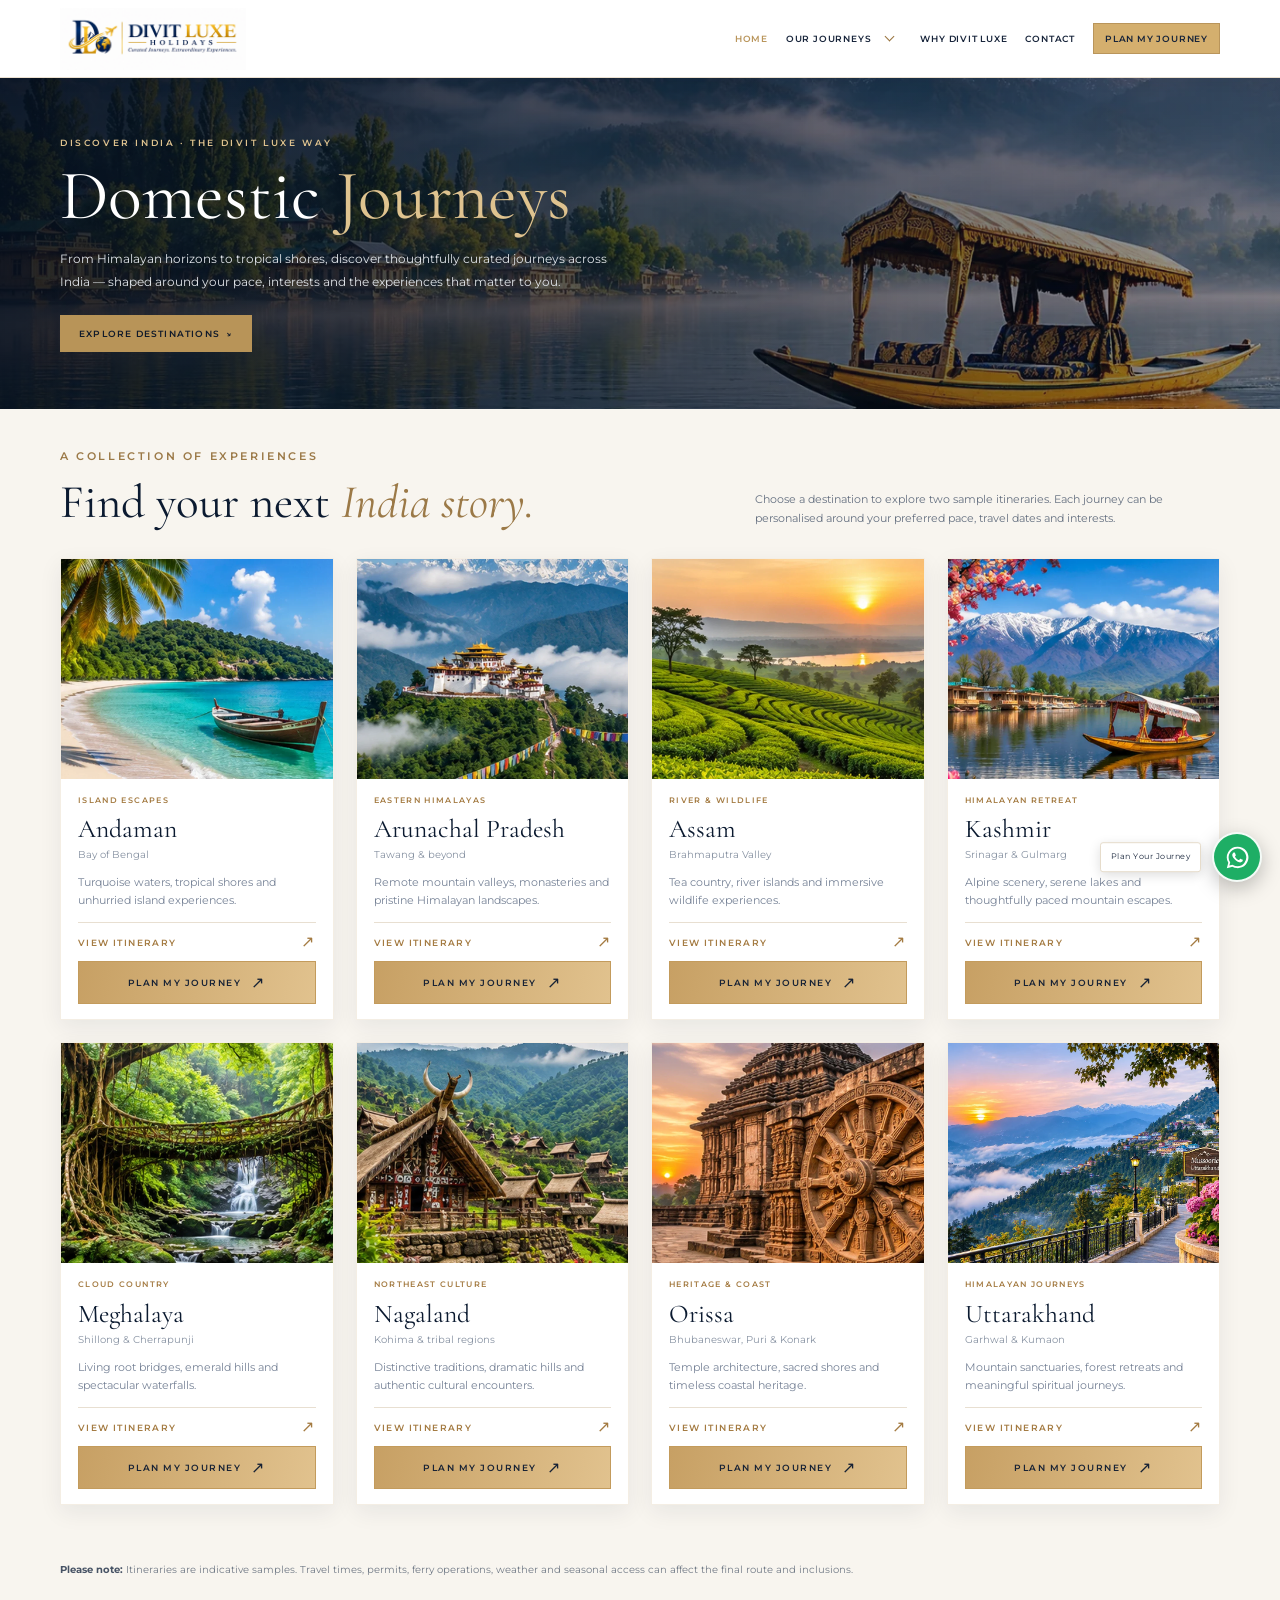
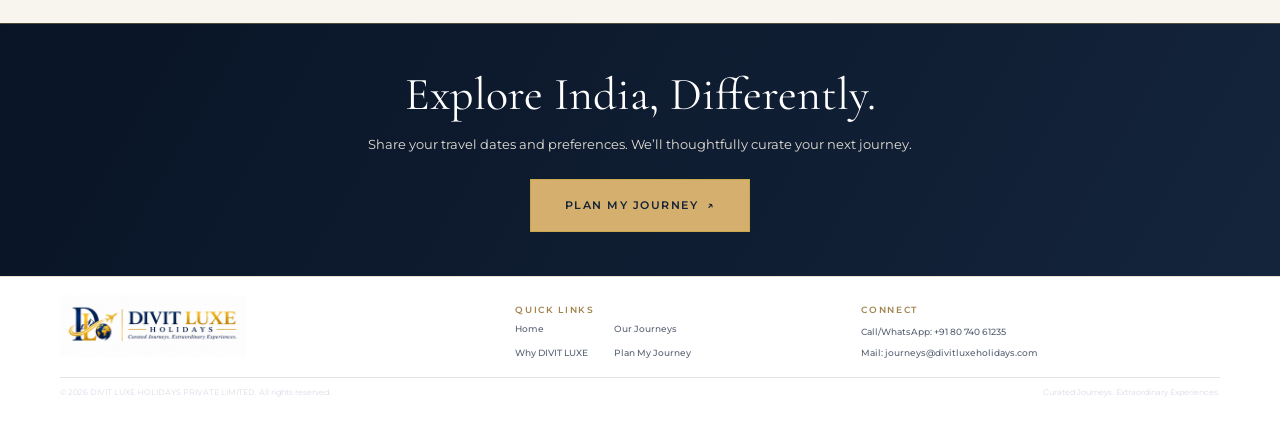
==== domestic-holidays.html @ d558c8ba "Add files via upload" ====
<!DOCTYPE html>

<html lang="en"><head><meta charset="utf-8"/><meta content="width=device-width, initial-scale=1" name="viewport"/><meta content="Explore curated domestic journeys across India with DIVIT LUXE HOLIDAYS." name="description"/><meta content="#0b1a30" name="theme-color"/><title>Domestic Journeys | DIVIT LUXE HOLIDAYS</title>
<link href="https://fonts.googleapis.com" rel="preconnect"/><link crossorigin="" href="https://fonts.gstatic.com" rel="preconnect"/><link href="https://fonts.googleapis.com/css2?family=Cormorant+Garamond:wght@400;500;600&amp;family=Montserrat:wght@300;400;500;600&amp;display=swap" rel="stylesheet"/>
<style>
:root{--navy:#0b1a30;--navy2:#142640;--gold:#b89458;--gold2:#dfc38f;--ivory:#f8f5ef;--ink:#17263e;--muted:#657080;--serif:'Cormorant Garamond',Georgia,serif;--sans:'Montserrat',Arial,sans-serif}*{box-sizing:border-box;margin:0;padding:0}html{scroll-behavior:smooth;scroll-padding-top:82px}body{font-family:var(--sans);color:var(--ink);background:var(--ivory);font-size:13px;line-height:1.7}a{color:inherit;text-decoration:none}img{display:block;max-width:100%}.container{width:min(1160px,92%);margin:auto}
.site-header{height:78px;position:sticky;top:0;z-index:20;background:#fff;border-bottom:1px solid rgba(184,148,88,.25)}.nav-wrap{height:100%;display:flex;align-items:center;justify-content:space-between;gap:20px}.brand{width:min(330px,34%);height:68px;display:flex;align-items:center}.brand img{width:100%;height:64px;object-fit:contain;object-position:left center}.nav-links{display:flex;align-items:center;gap:25px}.nav-links a{font-size:10px;letter-spacing:.8px;text-transform:uppercase;color:var(--ink);white-space:nowrap}.nav-links a:hover,.nav-links a.active{color:#98733d}.nav-cta{padding:10px 15px;border:1px solid var(--gold);color:#87652f!important}.menu{display:none;border:0;background:none;color:var(--navy);font-size:25px}
.hero{min-height:315px;display:flex;align-items:center;color:white;background:linear-gradient(90deg,rgba(6,16,31,.88),rgba(6,16,31,.4)),url('[data-uri]') center 48%/cover}.hero-inner{padding:57px 0}.eyebrow{font-size:9px;letter-spacing:2.6px;text-transform:uppercase;color:var(--gold2);font-weight:600;margin-bottom:12px}.hero h1{font:400 clamp(48px,6vw,70px)/.98 var(--serif);max-width:700px}.hero h1 em{color:var(--gold2);font-style:normal}.hero p.copy{max-width:570px;color:#e0e4e9;font-size:12px;margin:17px 0 22px;line-height:1.9}.btn{display:inline-flex;align-items:center;justify-content:center;padding:12px 18px;background:var(--gold);color:#101a2a;font-size:9px;letter-spacing:1.2px;text-transform:uppercase;font-weight:600;border:1px solid var(--gold);transition:.2s}.btn:hover{background:var(--gold2)}
.intro{padding:38px 0 22px}.intro-row{display:flex;justify-content:space-between;align-items:end;gap:30px}.intro h2{font:400 clamp(35px,4vw,47px)/1.05 var(--serif);color:var(--navy)}.intro h2 em{color:#9b7947}.intro p{max-width:465px;color:var(--muted);font-size:11px}.destinations{padding:8px 0 56px}.grid{display:grid;grid-template-columns:repeat(4,minmax(0,1fr));gap:18px}.destination{position:relative;aspect-ratio:4/3;overflow:hidden;background:var(--navy);color:#fff;cursor:pointer;border:0;text-align:left;width:100%;font-family:inherit;border-radius:3px;box-shadow:0 8px 22px rgba(12,25,43,.09)}.destination img{width:100%;height:100%;object-fit:cover;background:#24364b;transition:transform .55s}.destination:hover img{transform:scale(1.055)}.shade{position:absolute;inset:0;background:linear-gradient(0deg,rgba(4,12,24,.88),rgba(4,12,24,.02) 72%)}.number{position:absolute;top:13px;left:15px;color:#f2d9a9;font-size:9px;letter-spacing:1.5px}.dest-name{position:absolute;left:17px;right:14px;bottom:34px;font:500 clamp(22px,2.25vw,30px)/.98 var(--serif)}.dest-caption{position:absolute;left:17px;bottom:13px;color:#f2d9a9;font-size:8px;letter-spacing:1.15px}.note{padding:0 0 45px;color:#727b87;font-size:10px}.note strong{color:#475365}
.cta-band{background:#fff;padding:36px 0;text-align:center;border-top:1px solid #eee6d9}.cta-band h2{font:italic 400 38px var(--serif);color:var(--navy)}.cta-band p{font-size:11px;color:var(--muted);margin:5px 0 18px}.site-footer{background:#fff;border-top:1px solid rgba(184,148,88,.25);padding:20px 0 13px}.footer-inner{display:flex;align-items:center;justify-content:space-between;gap:20px}.footer-logo{width:250px;height:58px;object-fit:contain;object-position:left center}.footer-copy{font-size:9px;color:#667080;text-align:right}.footer-copy a{color:#87652f}
.modal{position:fixed;inset:0;z-index:120;background:rgba(4,11,21,.80);backdrop-filter:blur(5px);display:none;align-items:center;justify-content:center;padding:18px}.modal.open{display:flex}.dialog{position:relative;width:min(920px,100%);max-height:91vh;overflow:auto;background:#f8f5ef;border:1px solid #c7a66c;border-radius:8px;box-shadow:0 24px 80px rgba(0,0,0,.42);color:#17243a}.dialog-head{height:210px;position:relative;overflow:hidden;padding:0;background:#13243a;color:#fff}.dialog-head:before{content:"";position:absolute;inset:0;background-image:var(--journey-image);background-size:cover;background-position:center;filter:brightness(.76)}.dialog-head:after{content:"";position:absolute;inset:0;background:linear-gradient(0deg,rgba(5,13,25,.88),rgba(5,13,25,.08) 78%)}.dialog-head .eyebrow,.dialog-head h2,.dialog-head>p:not(.eyebrow){position:relative;z-index:1}.dialog-head .eyebrow{position:absolute;left:27px;bottom:75px;font-size:8px;letter-spacing:1.5px;color:#e9d2a8}.dialog-head h2{position:absolute;left:27px;bottom:32px;right:70px;font:500 clamp(29px,4vw,40px)/1 var(--serif);color:#fff}.dialog-head>p:not(.eyebrow){position:absolute;left:28px;bottom:13px;right:65px;color:#f0e7d8;font-size:9px}.close{position:sticky;float:right;top:12px;margin:12px 13px -48px 0;z-index:5;border:1px solid rgba(255,255,255,.65);background:rgba(9,20,38,.72);color:#fff;width:36px;height:36px;border-radius:50%;font-size:22px;line-height:1;cursor:pointer}.dialog-body{padding:20px 27px 23px}.tabs{display:flex;gap:8px;margin:0 0 15px}.tab{flex:1;border:1px solid #c8b58f;background:transparent;color:#70562f;padding:10px 13px;font:600 9px var(--sans);letter-spacing:.7px;text-transform:uppercase;cursor:pointer}.tab.active{background:#142640;border-color:#142640;color:#f1d8a8}.tab span{display:block;font-size:8px;font-weight:500;letter-spacing:.4px;margin-top:3px}.route{font-size:9px;color:#687386;letter-spacing:.5px;margin-bottom:13px;padding-bottom:12px;border-bottom:1px solid #e4dacb}.days{display:grid;grid-template-columns:1fr 1fr;gap:10px}.day{display:grid;grid-template-columns:38px 1fr;gap:10px;padding:12px;background:#fff;border:1px solid #ece4d8;border-left:0}.day b{width:34px;height:34px;display:grid;place-items:center;border:1px solid #c6a46a;color:#8d682f;font:17px var(--serif)}.day p{font-size:9px;color:#657080;line-height:1.65}.day p strong{display:block;font:600 16px/1.15 var(--serif);color:#17243a;margin-bottom:4px}.journey-highlights{margin-top:14px;padding:12px 14px;background:#eee7db;border:1px solid #e2d6c4}.journey-highlights h3{font:500 20px var(--serif);color:#142640;margin-bottom:7px}.journey-highlights ul{display:flex;flex-wrap:wrap;gap:6px 18px;padding-left:15px;color:#657080;font-size:9px}.dialog-foot{display:flex;align-items:center;justify-content:space-between;gap:15px;margin-top:16px;padding-top:15px;border-top:1px solid #e4dacb}.price{font-size:9px;color:#69717b}.price strong{display:block;font:500 20px var(--serif);color:#142640}.wa{white-space:nowrap}.smallprint{font-size:8px;color:#7b8491;margin:12px 0 0;line-height:1.6}
@media(max-width:760px){.modal{padding:8px}.dialog{max-height:94vh;border-radius:6px}.dialog-head{height:178px}.dialog-head .eyebrow{left:17px;bottom:67px}.dialog-head h2{left:17px;bottom:29px;font-size:31px}.dialog-head>p:not(.eyebrow){left:18px;bottom:10px}.close{margin:9px 9px -45px 0;width:34px;height:34px}.dialog-body{padding:15px 13px 17px}.tabs{gap:6px}.tab{padding:9px 6px;font-size:8px;letter-spacing:.25px}.days{grid-template-columns:1fr;gap:7px}.day{padding:10px}.dialog-foot{align-items:stretch;flex-direction:column}.wa{width:100%;text-align:center}.journey-highlights ul{display:block}.journey-highlights li{margin:3px 0}.smallprint{font-size:8px}}

@media(max-width:900px){.nav-links{gap:13px}.nav-links a{font-size:8px}.grid{grid-template-columns:repeat(2,minmax(0,1fr))}}@media(max-width:650px){.site-header{height:68px}.brand{width:72%;height:60px}.brand img{height:56px}.menu{display:block}.nav-links{display:none;position:absolute;top:68px;left:0;right:0;background:#fff;padding:17px 5%;border-bottom:1px solid #e7dfd2;flex-direction:column;align-items:flex-start}.nav-links.show{display:flex}.hero{min-height:300px}.hero-inner{padding:43px 0}.intro-row{display:block}.intro p{margin-top:12px}.grid{grid-template-columns:repeat(2,minmax(0,1fr));gap:11px}.dest-name{font-size:clamp(19px,4vw,24px);left:11px;bottom:28px}.dest-caption{left:11px;font-size:7px}.number{left:11px;top:9px}.footer-inner{display:block}.footer-logo{margin-bottom:8px}.footer-copy{text-align:left}.dialog-head{padding:24px 20px 18px}.dialog-body{padding:18px 20px 22px}.dialog-head h2{font-size:36px}.days{grid-template-columns:1fr}.dialog-foot{align-items:flex-start;flex-direction:column}.wa{width:100%}}

/* Floating WhatsApp concierge shortcut */
.whatsapp-float{position:fixed;right:22px;top:58%;transform:translateY(-50%);z-index:60;width:56px;height:56px;border-radius:50%;display:flex;align-items:center;justify-content:center;background:#25D366;color:#fff;box-shadow:0 5px 18px rgba(0,0,0,.22);border:2px solid rgba(255,255,255,.95);transition:transform .2s ease,box-shadow .2s ease}
.whatsapp-float:hover,.whatsapp-float:focus-visible{transform:translateY(-50%) scale(1.07);box-shadow:0 8px 22px rgba(0,0,0,.28);outline:2px solid #b89458;outline-offset:3px}
.whatsapp-float svg{width:29px;height:29px;display:block;fill:currentColor}
.whatsapp-float .wa-tooltip{position:absolute;right:68px;top:50%;transform:translateY(-50%);white-space:nowrap;background:#0b1a30;color:#fff;padding:8px 12px;border-radius:4px;font:500 10px var(--sans);letter-spacing:.5px;box-shadow:0 3px 12px rgba(0,0,0,.16);opacity:0;visibility:hidden;transition:opacity .2s ease}
.whatsapp-float:hover .wa-tooltip,.whatsapp-float:focus-visible .wa-tooltip{opacity:1;visibility:visible}
@media(max-width:640px){.whatsapp-float{right:14px;top:auto;bottom:22px;transform:none;width:50px;height:50px}.whatsapp-float:hover,.whatsapp-float:focus-visible{transform:scale(1.05)}.whatsapp-float svg{width:26px;height:26px}.whatsapp-float .wa-tooltip{display:none}}
</style><style>
/* Shared DIVIT LUXE navigation — consistent across Home, Domestic and International */
.site-header{height:78px;position:sticky;top:0;z-index:50;background:#fff;border-bottom:1px solid rgba(185,149,91,.28);box-shadow:none}
.site-header .nav-wrap{height:100%;display:flex;align-items:center;justify-content:space-between;gap:20px}
.site-header .brand{display:flex;align-items:center;flex:0 0 auto}
.site-header .brand img{display:block;width:255px;max-height:62px;object-fit:contain;object-position:left center}
.site-header .menu-toggle{display:none}
.site-header .nav-links{display:flex;align-items:center;gap:22px}
.site-header .nav-links>a,.site-header .nav-dropdown-toggle{color:#172235;font-family:var(--sans);font-size:10px;font-weight:500;letter-spacing:1.25px;line-height:1.2;text-transform:uppercase;white-space:nowrap;text-decoration:none}
.site-header .nav-links>a:hover,.site-header .nav-links>a.active,.site-header .nav-dropdown-toggle:hover,.site-header .nav-dropdown.open .nav-dropdown-toggle{color:#98733d}
.site-header .nav-dropdown{position:relative;display:flex;align-items:center}
.site-header .nav-dropdown-toggle{appearance:none;background:transparent;border:0;padding:10px 0;cursor:pointer;display:inline-flex;align-items:center;gap:10px;transition:color .2s ease}
.site-header .nav-chevron{display:inline-block;width:7px;height:7px;flex:0 0 7px;border-right:1.4px solid #98733d;border-bottom:1.4px solid #98733d;transform:translateY(-2px) rotate(45deg);transition:transform .2s ease}
.site-header .nav-dropdown.open .nav-chevron{transform:translateY(2px) rotate(225deg)}
.site-header .nav-dropdown-menu{display:none;position:absolute;z-index:100;top:100%;left:-14px;min-width:225px;padding:8px 0;background:#fff;border:1px solid rgba(184,148,88,.28);box-shadow:0 12px 28px rgba(8,20,38,.14)}
.site-header .nav-dropdown.open .nav-dropdown-menu{display:block}
.site-header .nav-dropdown-menu a{display:block;padding:11px 16px;color:#172235;font-family:var(--sans);font-size:10px;letter-spacing:.5px;text-decoration:none;white-space:nowrap}
.site-header .nav-dropdown-menu a:hover,.site-header .nav-dropdown-menu a.active{background:#f8f5ef;color:#98733d}
.site-header .nav-cta{padding:12px 17px;border:1px solid #b58b48;color:#8d682f!important}
@media(max-width:900px){
 .site-header{height:70px}
 .site-header .brand img{width:210px;max-height:54px}
 .site-header .menu-toggle{display:block;border:1px solid rgba(185,149,91,.35);background:#fff;color:#172235;padding:8px 11px;font-size:19px}
 .site-header .nav-links{display:none;position:absolute;top:100%;left:0;right:0;background:#fff;padding:16px 22px 20px;box-shadow:0 14px 24px rgba(8,20,38,.12);align-items:stretch;gap:8px;flex-direction:column}
 .site-header .nav-links.open{display:flex}
 .site-header .nav-links>a,.site-header .nav-dropdown-toggle{font-size:10px;padding:12px 4px;text-align:left}
 .site-header .nav-dropdown{display:block}
 .site-header .nav-dropdown-menu{position:static;box-shadow:none;border:0;border-left:1px solid rgba(184,148,88,.35);margin:0 0 5px 8px;padding:3px 0}
 .site-header .nav-dropdown-menu a{padding:9px 12px}
}
</style><style>
/* Domestic destination cards — editorial layout matching International page */
.grid#grid{display:grid;grid-template-columns:repeat(4,minmax(0,1fr));gap:22px;align-items:stretch}
.destination{display:flex;flex-direction:column;position:relative;aspect-ratio:auto;min-width:0;width:100%;overflow:hidden;background:#fff;color:var(--navy);cursor:default;border:1px solid rgba(185,149,91,.16);border-radius:0;text-align:left;font-family:inherit;box-shadow:0 7px 22px rgba(20,32,51,.07);padding:0;transition:transform .25s,box-shadow .25s}
.destination:hover{transform:translateY(-4px);box-shadow:0 14px 28px rgba(20,32,51,.13)}
.destination img{display:block;width:100%;height:220px;object-fit:cover;background:#e9e2d6;transition:transform .55s}
.destination:hover img{transform:scale(1.035)}
.destination .shade,.destination .number{display:none}
.destination .dest-kicker{display:block;margin:20px 19px 0;color:#a47b42;font-size:9px;font-weight:600;letter-spacing:1.5px;text-transform:uppercase}
.destination .dest-name{position:static;display:block;margin:14px 19px 0;color:var(--navy);font:400 30px/1.12 var(--serif)}
.destination .dest-region{display:block;margin:13px 19px 0;color:#8792a2;font-size:11px}
.destination .dest-description{display:block;min-height:70px;margin:30px 19px 17px;color:#778397;font-size:12px;line-height:1.65}
.destination .dest-divider{display:block;height:1px;margin:0 19px;background:#e8dfd1}
.destination .dest-actions{display:flex;align-items:center;justify-content:space-between;margin:0 19px;padding:18px 0;color:#a47b42;font-size:10px;font-weight:600;letter-spacing:1.4px;text-transform:uppercase}
.destination .dest-actions .view-label{border:0;background:none;color:inherit;padding:0;font:inherit;letter-spacing:inherit;text-transform:inherit;cursor:pointer}
.destination .dest-actions .arrow{font-size:20px;line-height:1}
.destination .dest-plan{display:flex;align-items:center;justify-content:center;gap:10px;margin:0 19px 19px;min-height:56px;background:linear-gradient(100deg,#c7a064,#e1c28e);border:1px solid #c39b5c;color:#172235;text-decoration:none;font-size:10px;font-weight:600;letter-spacing:1.5px;text-transform:uppercase}
.destination .dest-plan:hover{filter:brightness(1.04)}
@media(max-width:1100px){.grid#grid{grid-template-columns:repeat(2,minmax(0,1fr));gap:18px}.destination img{height:190px}}
@media(max-width:600px){.grid#grid{grid-template-columns:1fr;gap:18px}.destination img{height:220px}.destination .dest-description{min-height:0;margin-top:20px}}
</style><style>
/* Shared navigation behaviour: click label to Home journeys; hover/focus opens dropdown */
.site-header .nav-dropdown{position:relative;display:flex;align-items:center;gap:7px}
.site-header .nav-dropdown-link{color:#172235;font-family:var(--sans);font-size:10px;font-weight:500;letter-spacing:1.25px;line-height:1.2;text-transform:uppercase;white-space:nowrap;text-decoration:none;padding:10px 0}
.site-header .nav-dropdown-link:hover{color:#98733d}
.site-header .nav-dropdown-trigger{appearance:none;background:transparent;border:0;padding:10px 2px;cursor:pointer;display:inline-flex;align-items:center}
.site-header .nav-chevron{display:inline-block;width:7px;height:7px;border-right:1.4px solid #98733d;border-bottom:1.4px solid #98733d;transform:translateY(-2px) rotate(45deg);transition:transform .2s ease}
.site-header .nav-dropdown:hover .nav-chevron,.site-header .nav-dropdown:focus-within .nav-chevron,.site-header .nav-dropdown.open .nav-chevron{transform:translateY(2px) rotate(225deg)}
.site-header .nav-dropdown-menu{display:none;position:absolute;z-index:100;top:100%;left:-14px;min-width:225px;padding:8px 0;background:#fff;border:1px solid rgba(184,148,88,.28);box-shadow:0 12px 28px rgba(8,20,38,.14)}
.site-header .nav-dropdown:hover .nav-dropdown-menu,.site-header .nav-dropdown:focus-within .nav-dropdown-menu,.site-header .nav-dropdown.open .nav-dropdown-menu{display:block}
.site-header .nav-dropdown-menu a{display:block;padding:11px 16px;color:#172235;font-family:var(--sans);font-size:10px;letter-spacing:.5px;text-decoration:none;white-space:nowrap}
.site-header .nav-dropdown-menu a:hover,.site-header .nav-dropdown-menu a.active{background:#f8f5ef;color:#98733d}
@media(max-width:900px){
 .site-header .nav-dropdown{display:flex;flex-wrap:wrap;align-items:center}
 .site-header .nav-dropdown-link{flex:1}
 .site-header .nav-dropdown-menu{position:static;flex-basis:100%;box-shadow:none;border:0;border-left:1px solid rgba(184,148,88,.35);margin:0 0 5px 8px;padding:3px 0}
 .site-header .nav-dropdown:not(.open) .nav-dropdown-menu{display:none}
 .site-header .nav-dropdown.open .nav-dropdown-menu{display:block}
}
</style><style>
/* Premium navy closing CTA */
.cta-band{
  background:linear-gradient(115deg,#081629 0%,#122541 100%);
  padding:58px 0 62px;
  text-align:center;
  border-top:1px solid rgba(201,168,76,.35);
  color:#fff;
}
.cta-band h2{
  font:400 clamp(32px,4vw,46px)/1.15 var(--serif);
  color:#fff;
  margin:0 0 12px;
}
.cta-band p{
  color:#d1d8e2;
  font-size:13px;
  line-height:1.7;
  margin:0 auto 24px;
  max-width:620px;
}
.cta-band .btn{
  display:inline-flex;
  align-items:center;
  justify-content:center;
  min-width:220px;
  padding:16px 26px;
  background:linear-gradient(100deg,#c7a064,#e1c28e);
  border:1px solid #c39b5c;
  color:#102039;
  font-size:11px;
  font-weight:600;
  letter-spacing:1.5px;
  text-transform:uppercase;
  text-decoration:none;
}
.cta-band .btn:hover{filter:brightness(1.06);transform:translateY(-1px)}


@media(max-width:600px){
  .grid#grid{grid-template-columns:repeat(2,minmax(0,1fr));gap:12px}
  .destination img{height:128px}
  .destination .dest-kicker{margin:13px 12px 0;font-size:8px;letter-spacing:1px}
  .destination .dest-name{margin:9px 12px 0;font-size:22px;line-height:1.05}
  .destination .dest-region{margin:8px 12px 0;font-size:10px;line-height:1.35}
  .destination .dest-description{min-height:82px;margin:14px 12px 12px;font-size:10px;line-height:1.5}
  .destination .dest-divider{margin:0 12px}
  .destination .dest-actions{margin:0 12px;padding:13px 0;font-size:8px;letter-spacing:.8px}
  .destination .dest-actions .arrow{font-size:16px}
  .destination .dest-plan{margin:0 12px 12px;min-height:43px;padding:8px 5px;gap:5px;font-size:8px;letter-spacing:.7px}
}
</style><style>
/* Shared DIVIT LUXE header / mobile navigation refinement */
.site-header{height:78px!important;position:sticky!important;top:0!important;z-index:100!important;background:#fff!important;border-bottom:1px solid rgba(185,149,91,.28)!important;box-shadow:0 3px 14px rgba(10,22,40,.05)!important}
.site-header .nav-wrap{height:100%!important;width:min(1160px,92%)!important;margin:0 auto!important;display:flex!important;align-items:center!important;justify-content:space-between!important;gap:20px!important}
.site-header .brand{width:min(300px,28%)!important;max-width:300px!important;height:68px!important;flex:0 1 300px!important;display:flex!important;align-items:center!important}
.site-header .brand img{width:100%!important;height:62px!important;max-height:62px!important;object-fit:contain!important;object-position:left center!important}
.site-header .nav-links{display:flex!important;align-items:center!important;gap:clamp(10px,1.4vw,20px)!important;position:static!important;padding:0!important;background:#fff!important;box-shadow:none!important;border:0!important}
.site-header .nav-links>a,.site-header .nav-dropdown-link{font-size:9px!important;font-weight:600!important;letter-spacing:.8px!important;line-height:1.25!important;text-transform:uppercase!important;white-space:nowrap!important;color:#17243a!important;text-decoration:none!important}
.site-header .nav-cta,.site-header .nav-explore{padding:9px 11px!important;border:1px solid #b9955b!important;color:#87652f!important}
.site-header .nav-dropdown{position:relative!important;display:flex!important;align-items:center!important;gap:5px!important}
.site-header .nav-dropdown-trigger{display:inline-flex!important;align-items:center!important;justify-content:center!important;width:26px!important;height:30px!important;padding:0!important;border:0!important;background:transparent!important;cursor:pointer!important}
.site-header .menu-toggle{display:none!important}
@media(max-width:900px){.site-header{height:70px!important}.site-header .brand{width:235px!important;max-width:235px!important;flex:0 1 235px!important;height:62px!important}.site-header .brand img{height:56px!important;max-height:56px!important}.site-header .menu-toggle{display:inline-flex!important;align-items:center!important;justify-content:center!important;width:42px!important;height:42px!important;border:1px solid rgba(185,149,91,.38)!important;background:#fff!important;color:#17243a!important;font-size:22px!important;cursor:pointer!important}.site-header .nav-links{display:none!important;position:absolute!important;top:100%!important;left:0!important;right:0!important;width:100%!important;padding:12px 5% 18px!important;background:#fff!important;border-bottom:1px solid rgba(185,149,91,.28)!important;box-shadow:0 14px 24px rgba(8,20,38,.12)!important;align-items:stretch!important;gap:0!important;flex-direction:column!important}.site-header .nav-links.open{display:flex!important}.site-header .nav-links>a,.site-header .nav-dropdown-link{display:flex!important;align-items:center!important;min-height:42px!important;padding:10px 2px!important;font-size:10px!important;white-space:normal!important}.site-header .nav-cta,.site-header .nav-explore{align-self:flex-start!important;margin-top:7px!important;padding:10px 13px!important}.site-header .nav-dropdown{display:flex!important;flex-wrap:wrap!important;width:100%!important;align-items:center!important;gap:0!important}.site-header .nav-dropdown-link{flex:1 1 auto!important}.site-header .nav-dropdown-trigger{width:42px!important;height:42px!important;border-left:1px solid #eee6d9!important}.site-header .nav-dropdown-menu{display:none!important;position:static!important;flex:1 0 100%!important;min-width:0!important;margin:0 0 7px 8px!important;padding:3px 0 5px 12px!important;border:0!important;border-left:2px solid #c4a064!important;box-shadow:none!important;background:#fff!important}.site-header .nav-dropdown.open .nav-dropdown-menu{display:block!important}.site-header .nav-dropdown-menu a{display:block!important;padding:9px 12px!important;font-size:9px!important;line-height:1.5!important}}
@media(max-width:600px){.site-header .brand{width:min(250px,76vw)!important;max-width:250px!important;flex-basis:min(250px,76vw)!important}.site-header .brand img{height:53px!important;max-height:53px!important}}
.view-itinerary span,.card-journey-cta span,.dest-actions .arrow,.dest-plan span,.btn span{display:inline-flex;align-items:center;justify-content:center;line-height:1;transition:transform .2s ease}.view-itinerary span,.card-journey-cta span,.dest-actions .arrow,.dest-plan span{width:23px;height:23px;border:1px solid rgba(184,148,88,.45);border-radius:50%;font-size:12px!important;flex:0 0 23px}.view-itinerary:hover span,.card-journey-cta:hover span,.dest-plan:hover span,.btn:hover span{transform:translateX(2px)}
@media(max-width:680px){.btn{white-space:normal!important;gap:9px!important}.btn span{width:22px;height:22px;border:1px solid currentColor;border-radius:50%;font-size:11px!important;flex:0 0 22px}}

.destination .dest-kicker{margin:15px 17px 0!important;font-size:8px!important;letter-spacing:1.35px!important}.destination .dest-name{margin:8px 17px 0!important;font-size:clamp(25px,2vw,29px)!important;line-height:1.06!important}.destination .dest-region{margin:6px 17px 0!important;font-size:10px!important;line-height:1.4!important}.destination .dest-description{min-height:0!important;margin:12px 17px 13px!important;font-size:11px!important;line-height:1.6!important}.destination .dest-divider{margin:0 17px!important}.destination .dest-actions{margin:0 17px!important;padding:11px 0!important;font-size:9px!important}.destination .dest-plan{margin:0 17px 15px!important;min-height:43px!important;font-size:9px!important}@media(max-width:600px){.grid#grid{grid-template-columns:repeat(2,minmax(0,1fr))!important;gap:12px!important}.destination{aspect-ratio:auto!important}.destination img{height:150px!important}.destination .dest-kicker{margin-top:12px!important}.destination .dest-description{margin:9px 13px 10px!important}.destination .dest-name,.destination .dest-region,.destination .dest-actions{margin-left:13px!important;margin-right:13px!important}.destination .dest-plan{margin:0 13px 13px!important}}
</style>
<style>
/* Premium typographic arrows shared across journey cards and CTAs */
.view-itinerary span,.card-journey-cta span,.dest-actions .arrow,.dest-plan span,.btn span{
  display:inline-flex!important;align-items:center;justify-content:center;line-height:1!important;
  width:auto!important;height:auto!important;min-width:0!important;flex:0 0 auto!important;
  border:0!important;border-radius:0!important;background:transparent!important;
  font-family:Arial,"Segoe UI Symbol",sans-serif!important;font-variant-emoji:text;
  font-size:18px!important;font-weight:400!important;color:inherit!important;
  text-shadow:none!important;box-shadow:none!important;transition:transform .2s ease!important;
}
.view-itinerary:hover span,.card-journey-cta:hover span,.dest-plan:hover span,.btn:hover span{transform:translate(2px,-2px)!important}
</style>
<style>
/* Itinerary dialog must overlay the sticky header; close control stays visible */
.modal{z-index:300!important;padding:16px!important;}
.dialog{max-height:calc(100dvh - 32px)!important;overflow:auto!important;}
.dialog-head{position:relative;padding-right:76px!important;}
.close{z-index:5!important;top:12px!important;right:14px!important;position:absolute!important;width:38px!important;height:38px!important;border-radius:50%!important;background:rgba(255,255,255,.10)!important;font-size:25px!important;line-height:1!important;}
@media(max-width:600px){.dialog-head{padding:22px 64px 18px 20px!important}.dialog-head h2{font-size:34px!important}.dialog-body{padding:18px 18px 22px!important}.modal{padding:10px!important}.dialog{max-height:calc(100dvh - 20px)!important}}
</style>
<style>.cta-band{background:#081426!important;color:#fff!important}.cta-band h2{color:#fff!important}.cta-band p{color:#e0e4ea!important}</style>
<style id="divit-home-closing-colour">.cta-band{background:linear-gradient(120deg,#091426,#14243b)!important}</style>
<style id="divit-mobile-polish">
.view-itinerary span,.card-journey-cta span,.dest-actions .arrow,.dest-plan span,.btn span{
  font-family:Arial,sans-serif!important;font-variant-emoji:text!important;
  font-size:16px!important;line-height:1!important;display:inline-block!important;
  width:auto!important;height:auto!important;min-width:0!important;
  background:transparent!important;border:0!important;border-radius:0!important;
  box-shadow:none!important;text-shadow:none!important;
}
@media(max-width:900px){
 .view-itinerary span,.card-journey-cta span,.dest-actions .arrow,.dest-plan span,.btn span{
   font-size:13px!important;line-height:1!important;
 }
 .view-itinerary,.card-journey-cta,.dest-plan,.btn{gap:8px!important}
}
@media(max-width:600px){
 .view-itinerary span,.card-journey-cta span,.dest-actions .arrow,.dest-plan span,.btn span{font-size:12px!important}
}
</style>
<style id="divit-mobile-nav-override">
@media(max-width:900px){
 .site-header{position:sticky!important;z-index:80!important}
 .site-header .nav-wrap{position:relative!important}
 .site-header .menu-toggle{display:inline-flex!important;align-items:center!important;justify-content:center!important;cursor:pointer!important;position:relative!important;z-index:82!important}
 .site-header .nav-links{display:none!important;position:absolute!important;top:100%!important;left:0!important;right:0!important;width:100%!important;z-index:81!important;flex-direction:column!important;align-items:stretch!important;background:#fff!important}
 .site-header .nav-links.open{display:flex!important}
 .site-header .nav-dropdown{display:flex!important;flex-wrap:wrap!important;align-items:center!important;width:100%!important}
 .site-header .nav-dropdown-menu{display:none!important;position:static!important;width:100%!important}
 .site-header .nav-dropdown.open .nav-dropdown-menu{display:block!important}
}
</style>
</head><body>
<header class="site-header">
<div class="container nav-wrap">
<a aria-label="DIVIT LUXE HOLIDAYS home" class="brand" href="index.html#home">
<img alt="DIVIT LUXE HOLIDAYS — Curated Journeys. Extraordinary Experiences." src="images/divit-luxe-combined-brand-logo.png"/>
</a>
<button aria-expanded="false" aria-label="Open navigation" class="menu-toggle" type="button">☰</button>
<nav aria-label="Main navigation" class="nav-links">
<a class="active" href="#home">Home</a>
<div class="nav-dropdown">
<a class="nav-dropdown-link" href="index.html#journeys">Our Journeys</a>
<button aria-expanded="false" aria-label="Open Our Journeys menu" class="nav-dropdown-trigger" type="button"><span aria-hidden="true" class="nav-chevron"></span></button>
<div class="nav-dropdown-menu">
<a class="active" href="domestic-holidays.html">Domestic Journeys</a>
<a href="international-holidays.html">International Escapes</a>
<a href="pilgrimage.html">Pilgrimage Journeys</a>
<a href="helicopter-yatra.html">Helicopter Yatra</a>
<a href="group-departures.html">Group Departures</a>
</div>
</div>
<a href="index.html#why-divit">Why Divit Luxe</a>
<a href="#footer">Contact</a>
<a class="nav-cta" href="https://wa.me/918074061235" rel="noopener" target="_blank">Plan My Journey</a>
</nav>
</div>
</header>
<main><section class="hero"><div class="container hero-inner"><p class="eyebrow">DISCOVER INDIA · THE DIVIT LUXE WAY</p><h1>Domestic <em>Journeys</em></h1><p class="copy">From Himalayan horizons to tropical shores, discover thoughtfully curated journeys across India — shaped around your pace, interests and the experiences that matter to you.</p><a class="btn" href="#destinations">Explore Destinations  ↘︎</a></div></section>
<section class="intro"><div class="container intro-row"><div><p class="eyebrow" style="color:#9b7947">A COLLECTION OF EXPERIENCES</p><h2>Find your next <em>India story.</em></h2></div><p>Choose a destination to explore two sample itineraries. Each journey can be personalised around your preferred pace, travel dates and interests.</p></div></section>
<section class="destinations" id="destinations"><div class="container"><div class="grid" id="grid"></div></div></section><div class="container note"><strong>Please note:</strong> Itineraries are indicative samples. Travel times, permits, ferry operations, weather and seasonal access can affect the final route and inclusions.</div>
<section class="cta-band"><div class="container"><h2>Explore India, Differently.</h2><p>Share your travel dates and preferences. We’ll thoughtfully curate your next journey.</p><a class="btn" data-wa="Domestic Journeys" href="#">Plan My Journey  ↗︎</a></div></section></main>
<footer class="site-footer" id="footer">
<div class="container footer-inner">
<div class="footer-brand">
<a aria-label="DIVIT LUXE HOLIDAYS home" href="#home">
<img alt="DIVIT LUXE HOLIDAYS — Curated Journeys. Extraordinary Experiences." src="images/divit-luxe-combined-brand-logo.png"/>
</a>
<p>Thoughtfully curated holidays across India and the world, shaped around the way you love to travel.</p>
</div>
<div class="footer-links footer-quick-links">
<span>QUICK LINKS</span>
<div class="quick-links-grid">
<a href="#home">Home</a>
<a href="#journeys">Our Journeys</a>
<a href="#why-divit">Why DIVIT LUXE</a>
<a data-wa-journey="General Travel Enquiry" href="https://wa.me/918074061235" rel="noopener" target="_blank">Plan My Journey</a>
</div>
</div>
<div class="footer-links footer-contact">
<span>CONNECT</span>
<a href="tel:+918074061235">Call/WhatsApp: +91 80 740 61235</a>
<a href="mailto:journeys@divitluxeholidays.com">Mail: journeys@divitluxeholidays.com</a>
</div>
</div>
<div class="container footer-bottom">
<span>© <span id="year"></span> DIVIT LUXE HOLIDAYS PRIVATE LIMITED. All rights reserved.</span>
<span>Curated Journeys. Extraordinary Experiences.</span>
</div>
</footer>
<div aria-labelledby="modalTitle" aria-modal="true" class="modal" id="modal" role="dialog"><div class="dialog"><button aria-label="Close itinerary" class="close" onclick="closeModal()" type="button">×</button><div class="dialog-head"><p class="eyebrow">A DIVIT LUXE CURATED EXPERIENCE</p><h2 id="modalTitle"></h2><p id="modalDesc"></p></div><div class="dialog-body"><div aria-label="Journey options" class="tabs" role="tablist"><button aria-selected="true" class="tab active" id="tab1" onclick="showPlan(0)" role="tab" type="button">The Signature Journey<span id="durationA"></span></button><button aria-selected="false" class="tab" id="tab2" onclick="showPlan(1)" role="tab" type="button">The Grand Journey<span id="durationB"></span></button></div><div class="route" id="route"></div><div class="days" id="days"></div><div class="journey-highlights" id="journeyHighlights"><h3>Your Journey Highlights</h3><ul id="highlightList"></ul></div><div class="dialog-foot"><div class="price">Tailored pricing<strong>Price on Request</strong></div><a class="btn wa" id="modalWa" rel="noopener" target="_blank">Plan My Journey  ↗︎</a></div><p class="smallprint">Sample journey for inspiration. Final sequence, inclusions and operating arrangements will be confirmed around your travel dates and preferences.</p></div></div></div>
<script>
document.querySelectorAll(".nav-dropdown-trigger").forEach(function(trigger){
 trigger.addEventListener("click",function(){
  var parent=trigger.closest(".nav-dropdown"),open=parent.classList.toggle("open");
  trigger.setAttribute("aria-expanded",open?"true":"false");
 });
});

const plans={
'Andaman':{desc:'Turquoise waters, tropical shores and unhurried island experiences.',p:[{duration:'5D 4N',route:'Port Blair → Swaraj Dweep → Port Blair',days:[['Arrival in Port Blair','Arrive at Veer Savarkar International Airport, transfer to your hotel and enjoy a relaxed evening.'],['Port Blair heritage','Visit Cellular Jail and, subject to timings, attend the light-and-sound presentation.'],['Swaraj Dweep','Take a scheduled ferry to Swaraj Dweep (Havelock); spend the afternoon at Radhanagar Beach.'],['Island leisure','Choose a boat excursion or water activity, subject to sea conditions and local operations.'],['Departure','Return by ferry to Port Blair as per sailing schedule and connect to your onward flight.']]},{duration:'7D 6N',route:'Port Blair → Baratang → Swaraj Dweep → Shaheed Dweep → Port Blair',days:[['Arrive Port Blair','Airport arrival, hotel transfer and relaxed evening.'],['Baratang excursion','Visit limestone caves and mangrove creeks, subject to permits, convoy timings and road conditions.'],['Swaraj Dweep','Ferry to Havelock Island and beachside leisure.'],['Explore Havelock','Optional Elephant Beach boat trip and water activities, subject to sea conditions.'],['Shaheed Dweep','Ferry to Neil Island; visit its scenic beaches and natural viewpoints.'],['Return to Port Blair','Scheduled ferry back to Port Blair; overnight near the airport.'],['Departure','Transfer to the airport for your onward flight.']]}]},
'Kashmir':{desc:'Alpine valleys, serene lakes and timeless mountain landscapes.',p:[{duration:'5D 4N',route:'Srinagar → Gulmarg → Pahalgam → Srinagar',days:[['Arrive Srinagar','Airport transfer, check-in and a relaxed lakeside evening.'],['Srinagar heritage','Explore Mughal gardens and enjoy a shikara ride on Dal Lake.'],['Gulmarg excursion','Drive to Gulmarg; enjoy meadow views and optional gondola ride, subject to tickets and weather.'],['Pahalgam valley','Drive to Pahalgam; enjoy the Lidder riverside and locally accessible valley sights.'],['Departure','Return to Srinagar airport for your onward flight.']]},{duration:'7D 6N',route:'Srinagar → Sonamarg → Gulmarg → Pahalgam → Srinagar',days:[['Arrive Srinagar','Airport transfer and relaxed evening by Dal Lake.'],['Srinagar city','Visit Mughal gardens, old-city heritage and enjoy a shikara ride.'],['Sonamarg','Day excursion to Sonamarg; access to higher areas depends on season and road conditions.'],['Gulmarg','Drive to Gulmarg; enjoy the meadow and optional gondola, subject to availability.'],['Pahalgam','Drive to Pahalgam through scenic countryside; overnight in the valley.'],['Pahalgam exploration','Explore Betaab Valley or Aru Valley where locally accessible; return to Srinagar.'],['Departure','Transfer to Srinagar airport.']]}]},
'Uttarakhand':{desc:'Sacred river towns, Himalayan scenery and restorative mountain stays.',p:[{duration:'5D 4N',route:'Dehradun → Mussoorie → Rishikesh → Dehradun',days:[['Arrive Dehradun','Meet-and-greet and drive to Mussoorie; check in and unwind.'],['Discover Mussoorie','Explore Mall Road, viewpoints and nearby Kempty Falls where conditions permit.'],['Journey to Rishikesh','Drive to Rishikesh; enjoy a relaxed riverside evening.'],['Rishikesh experiences','Explore local temples and ghats; attend Ganga Aarti subject to schedule.'],['Departure','Transfer to Dehradun airport for your onward journey.']]},{duration:'7D 6N',route:'Dehradun → Mussoorie → Chopta → Rishikesh → Dehradun',days:[['Arrive Dehradun','Drive to Mussoorie and settle in.'],['Mussoorie at leisure','Explore the hill town, viewpoints and local cafés.'],['Drive to Chopta region','Scenic road journey to Chopta; overnight in the region.'],['Chopta experience','Optional guided hike towards Tungnath, subject to weather, fitness and seasonal access.'],['Journey to Rishikesh','Drive to Rishikesh; evening at leisure.'],['Rishikesh','Explore riverfront areas, local temples and optional wellness experiences.'],['Departure','Transfer to Dehradun airport.']]}]},
'Meghalaya':{desc:'Living root bridges, misty hills, waterfalls and Khasi culture.',p:[{duration:'5D 4N',route:'Guwahati → Shillong → Cherrapunji → Guwahati',days:[['Arrive Guwahati','Meet-and-greet and drive to Shillong; check in and relax.'],['Explore Shillong','Visit Umiam Lake, viewpoints and the local market.'],['Cherrapunji landscapes','Drive to Cherrapunji; explore selected waterfalls and caves as accessible.'],['Return to Guwahati','Drive back to Guwahati; overnight near the airport.'],['Departure','Transfer to Guwahati airport.']]},{duration:'7D 6N',route:'Guwahati → Shillong → Mawlynnong → Dawki → Cherrapunji → Guwahati',days:[['Arrive Guwahati','Drive to Shillong; overnight in the hill town.'],['Shillong discovery','Explore Umiam Lake, viewpoints and local heritage.'],['Mawlynnong','Visit the village and continue to Dawki; overnight in the region.'],['Dawki and Cherrapunji','Enjoy the river setting subject to water conditions; drive to Cherrapunji.'],['Waterfalls and caves','Explore selected waterfalls and caves subject to access and weather.'],['Root bridge experience','Optional guided trek to a living root bridge, subject to fitness and local conditions.'],['Departure','Drive to Guwahati and connect with your onward flight.']]}]},
'Assam':{desc:'Wildlife landscapes, river islands, tea country and cultural heritage.',p:[{duration:'5D 4N',route:'Guwahati → Kaziranga → Guwahati',days:[['Arrive Guwahati','Airport arrival and hotel check-in; visit Kamakhya Temple if time and opening hours permit.'],['Drive to Kaziranga','Travel to Kaziranga National Park; check in and enjoy a relaxed afternoon.'],['Kaziranga safari','Optional authorised safari in an operational zone, subject to permits and seasonal availability.'],['Return to Guwahati','Drive back to Guwahati; overnight near the airport.'],['Departure','Transfer to Guwahati airport.']]},{duration:'7D 6N',route:'Guwahati → Majuli → Jorhat → Kaziranga → Guwahati',days:[['Arrive Guwahati','Airport arrival and overnight stay.'],['Journey to Majuli','Drive to Jorhat and take the ferry to Majuli, subject to sailing operations.'],['Majuli culture','Explore selected satras, village life and island landscapes.'],['To Kaziranga','Ferry back to the mainland and drive to Kaziranga.'],['Wildlife experience','Optional authorised safari, subject to season, permits and park operations.'],['Tea country','Enjoy a relaxed tea-estate or local cultural experience where available.'],['Departure','Drive to Guwahati airport for your onward flight.']]}]},
'Arunachal Pradesh':{desc:'Remote Himalayan valleys, monasteries and distinctive local cultures.',p:[{duration:'6D 5N',route:'Guwahati → Dirang → Tawang → Bomdila → Guwahati',days:[['Arrive Guwahati','Airport arrival and drive towards Dirang; overnight en route.'],['Dirang valley','Explore the valley and local viewpoints; rest before the high-altitude drive.'],['Drive to Tawang','Travel via Sela Pass, subject to road and weather conditions.'],['Tawang heritage','Visit Tawang Monastery and selected local sights.'],['Return towards Bomdila','Begin the return drive; overnight in Bomdila region.'],['Departure','Drive to Guwahati airport; flight connections should allow a suitable road buffer.']]},{duration:'8D 7N',route:'Guwahati → Bhalukpong → Dirang → Tawang → Bomdila → Guwahati',days:[['Arrive Guwahati','Drive to Bhalukpong; overnight.'],['Bhalukpong to Dirang','Scenic drive to Dirang; explore locally if time permits.'],['Dirang','Enjoy a relaxed day around Dirang and nearby viewpoints.'],['Drive to Tawang','Cross Sela Pass, subject to weather and road access.'],['Tawang monastery','Explore Tawang Monastery and local heritage.'],['Bum La excursion','Optional excursion to Bum La only with required permits and when open.'],['Drive to Bomdila','Begin return journey and overnight at Bomdila.'],['Departure','Drive to Guwahati airport with a suitable connection buffer.']]}]},
'Nagaland':{desc:'Hilltop villages, Naga heritage and remarkable mountain scenery.',p:[{duration:'5D 4N',route:'Dimapur → Kohima → Khonoma → Dimapur',days:[['Arrive Dimapur','Airport arrival and drive to Kohima; check in and relax.'],['Discover Kohima','Visit the War Cemetery and explore local heritage and markets.'],['Khonoma village','Enjoy a guided village experience and learn about local conservation and traditions.'],['Kohima surroundings','Explore nearby viewpoints and cultural sites at a relaxed pace.'],['Departure','Drive to Dimapur airport for your onward flight.']]},{duration:'7D 6N',route:'Dimapur → Kohima → Dzukou Valley region → Khonoma → Dimapur',days:[['Arrive Dimapur','Drive to Kohima; overnight.'],['Kohima heritage','Visit the War Cemetery and local cultural sites.'],['Dzukou approach','Travel to the Dzukou Valley approach point; overnight locally.'],['Dzukou Valley trek','Optional guided trek, subject to fitness, weather and local access; overnight as arranged.'],['Return to Kohima','Return from the valley region and rest in Kohima.'],['Khonoma village','Guided visit to Khonoma and surrounding landscapes.'],['Departure','Drive to Dimapur airport.']]}]},
'Orissa':{desc:'Ancient temple architecture, coastal heritage and the timeless charm of Odisha.',p:[{duration:'5D 4N',route:'Bhubaneswar → Puri → Konark → Bhubaneswar',days:[['Arrive Bhubaneswar','Airport arrival, hotel transfer and explore selected city temples if time permits.'],['Bhubaneswar heritage','Visit Lingaraj Temple (subject to entry rules), Mukteswar Temple and local heritage sites.'],['Puri','Drive to Puri; visit Jagannath Temple surroundings and enjoy the beach.'],['Konark and coast','Visit the Sun Temple at Konark and the coastal landscape; return to Puri or Bhubaneswar.'],['Departure','Transfer to Bhubaneswar airport for your onward flight.']]},{duration:'7D 6N',route:'Bhubaneswar → Chilika → Puri → Konark → Bhubaneswar',days:[['Arrive Bhubaneswar','Airport arrival and hotel check-in.'],['Bhubaneswar temples','Explore the city’s temple architecture and heritage precincts.'],['Chilika Lake','Travel to Chilika; optional boat experience subject to season, local conditions and wildlife rules.'],['Puri','Drive to Puri; explore the beach and temple precincts.'],['Konark','Visit the UNESCO-listed Sun Temple and nearby coastal sights.'],['Pipili and Dhauli','Explore Pipili craft traditions and Dhauli Peace Pagoda en route to Bhubaneswar.'],['Departure','Transfer to Bhubaneswar airport.']]}]}
};
const order=['Andaman','Arunachal Pradesh','Assam','Kashmir','Meghalaya','Nagaland','Orissa','Uttarakhand'];
const imageFiles={'Andaman': '[data-uri]', 'Arunachal Pradesh': '[data-uri]', 'Assam': '[data-uri]', 'Kashmir': '[data-uri]', 'Meghalaya': '[data-uri]', 'Nagaland': '[data-uri]', 'Orissa': '[data-uri]', 'Uttarakhand': '[data-uri]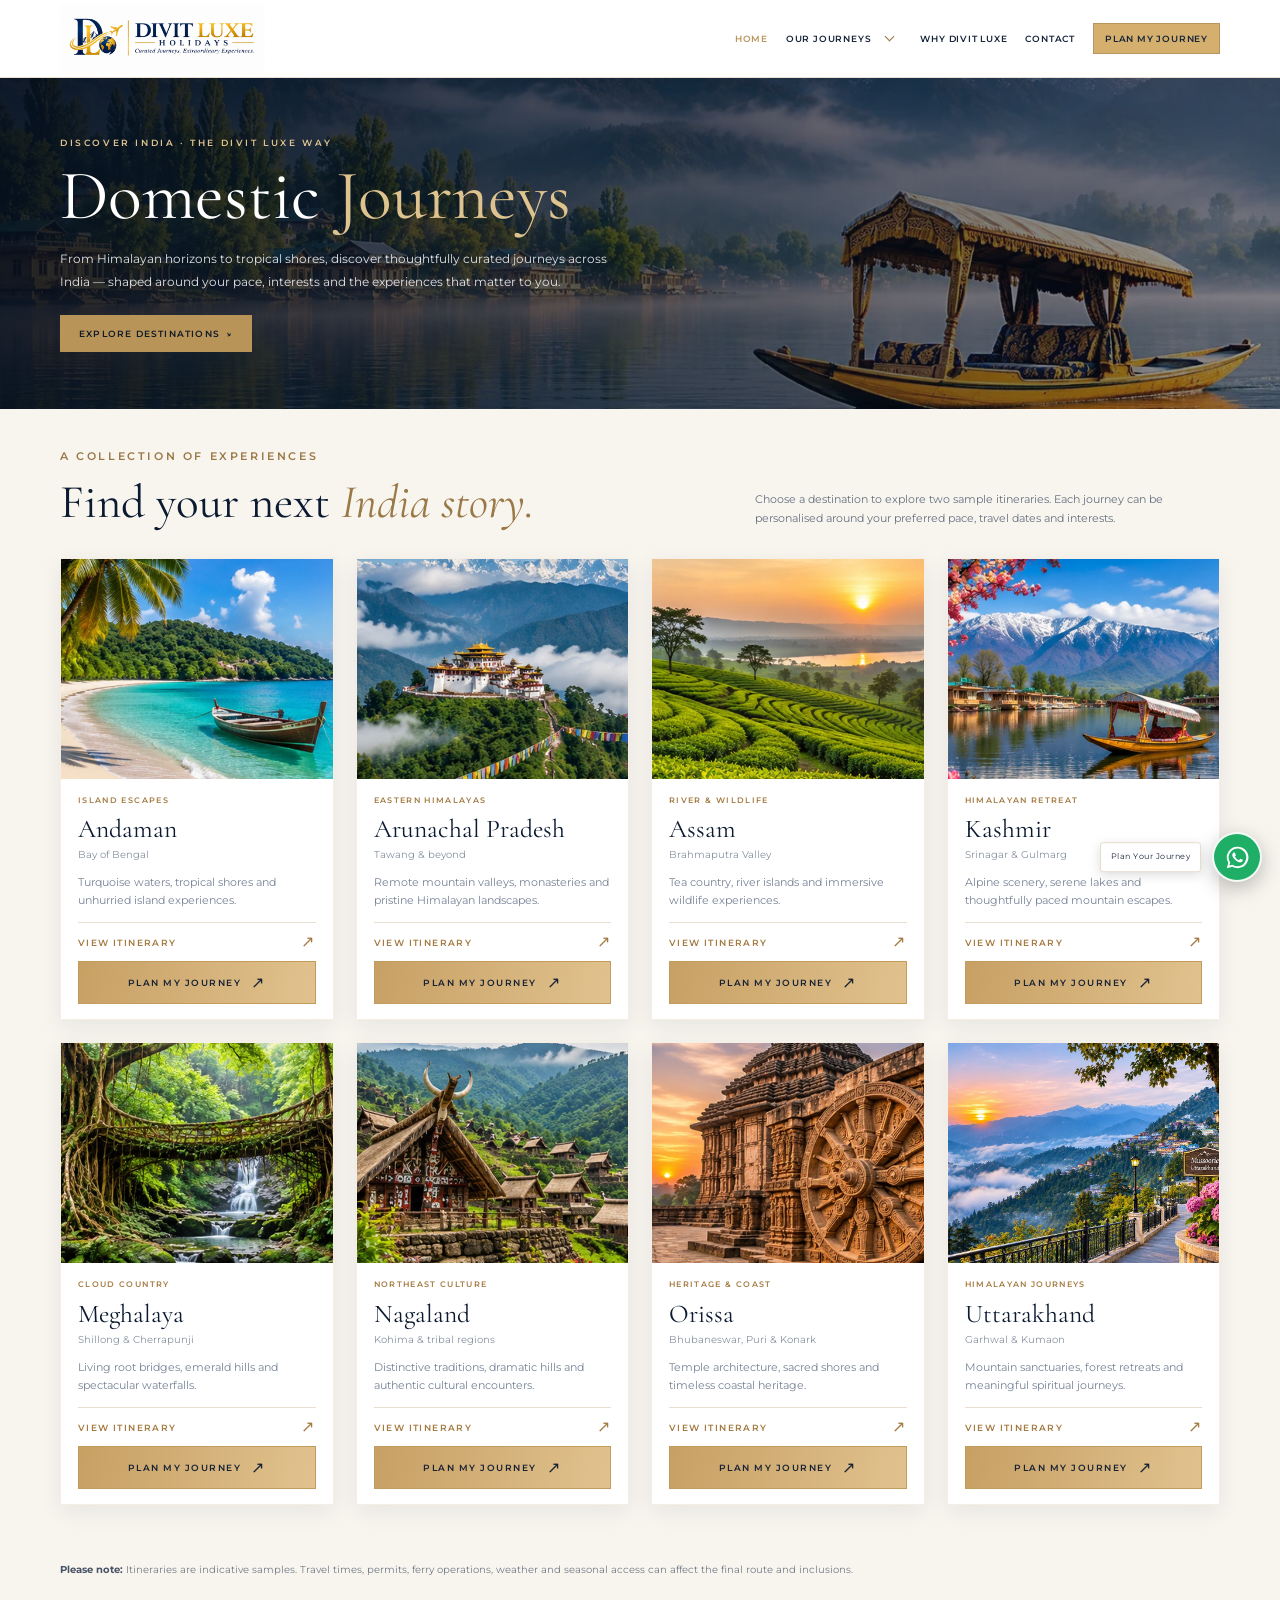
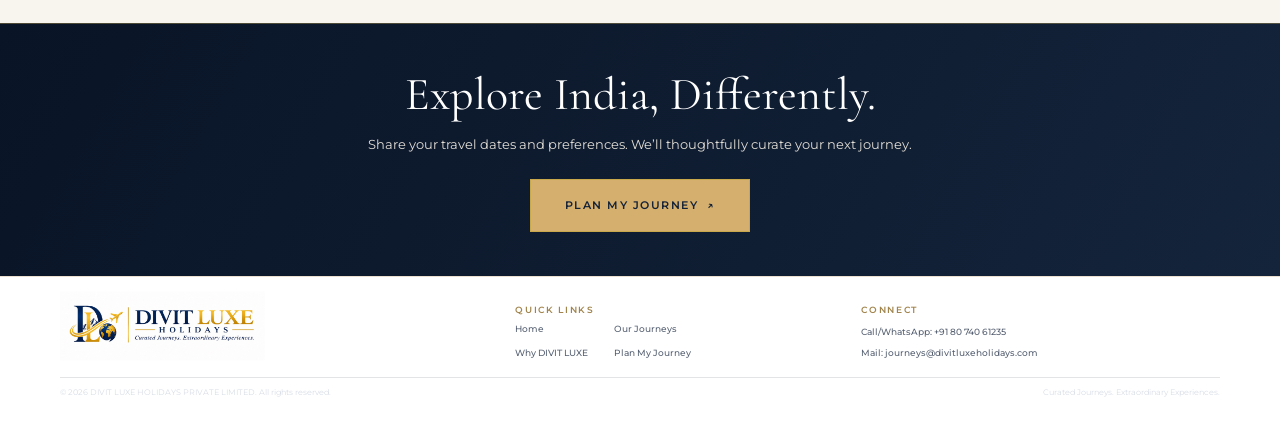
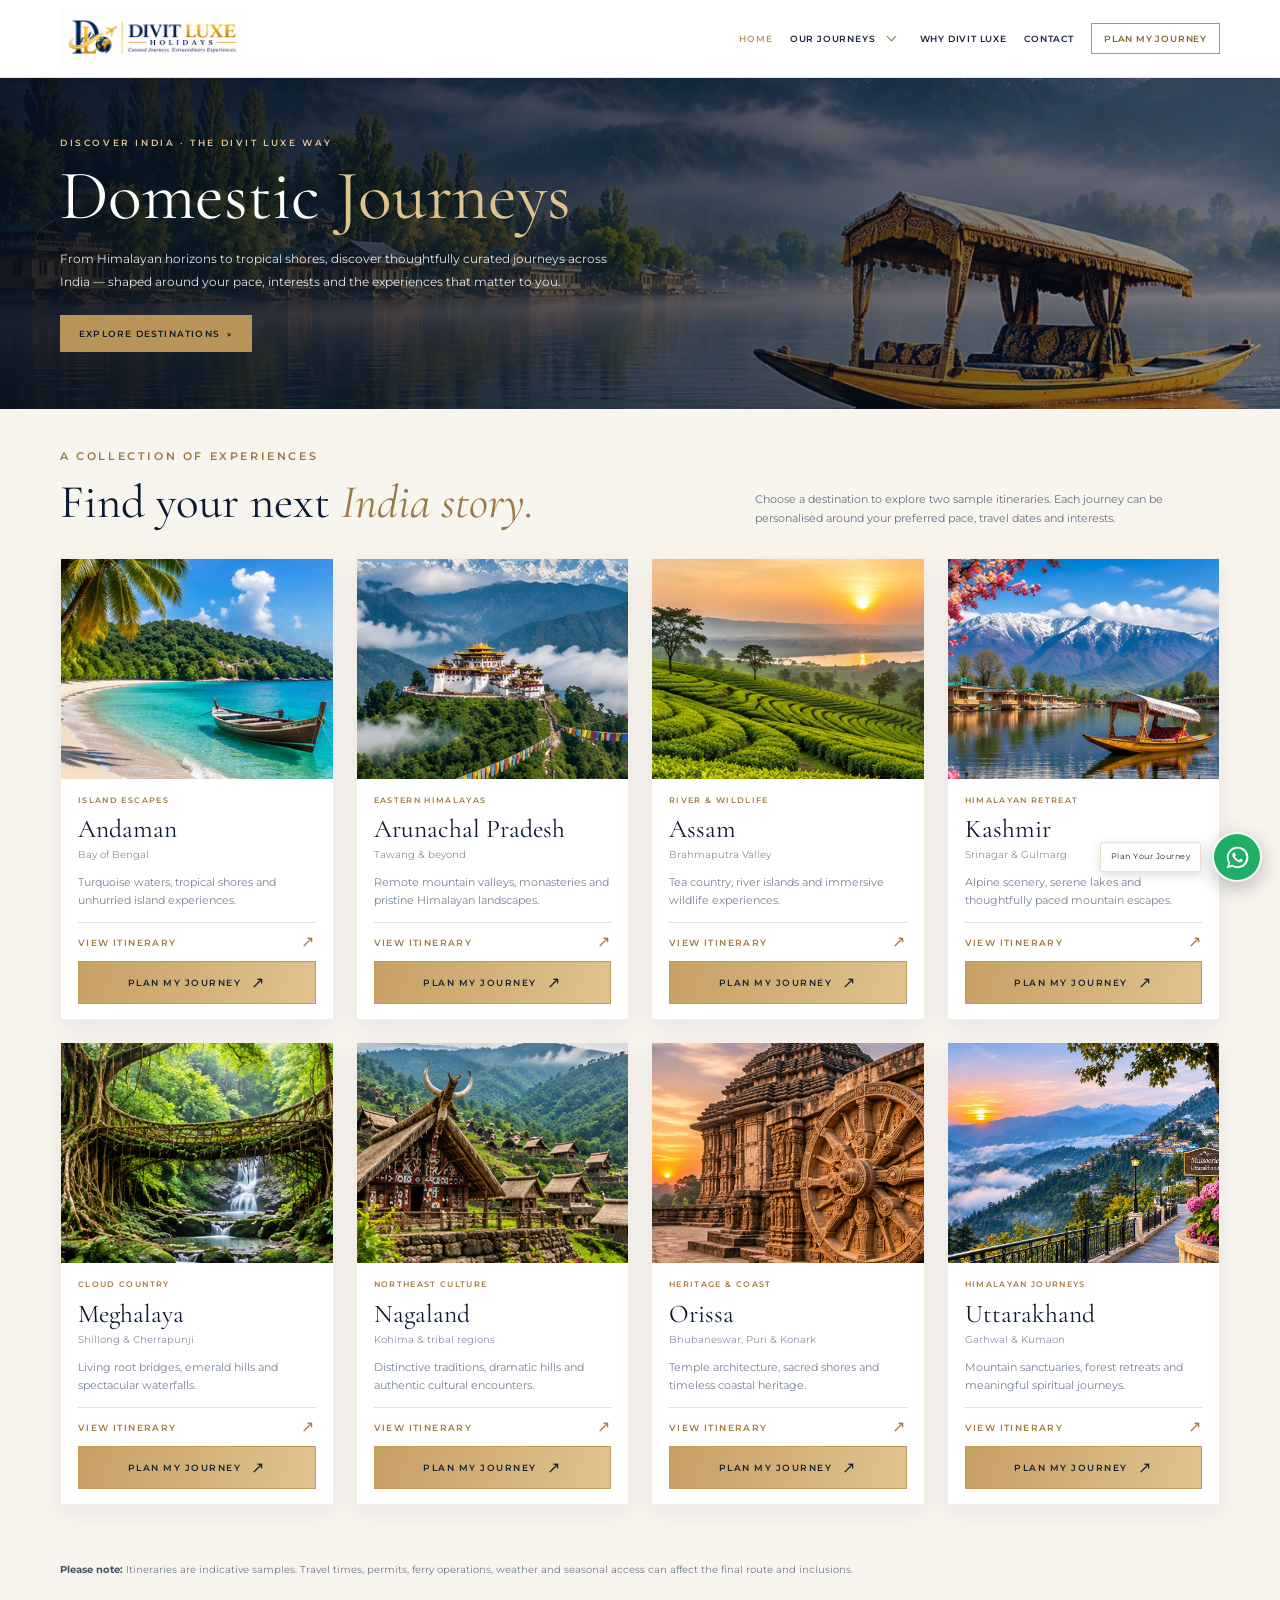
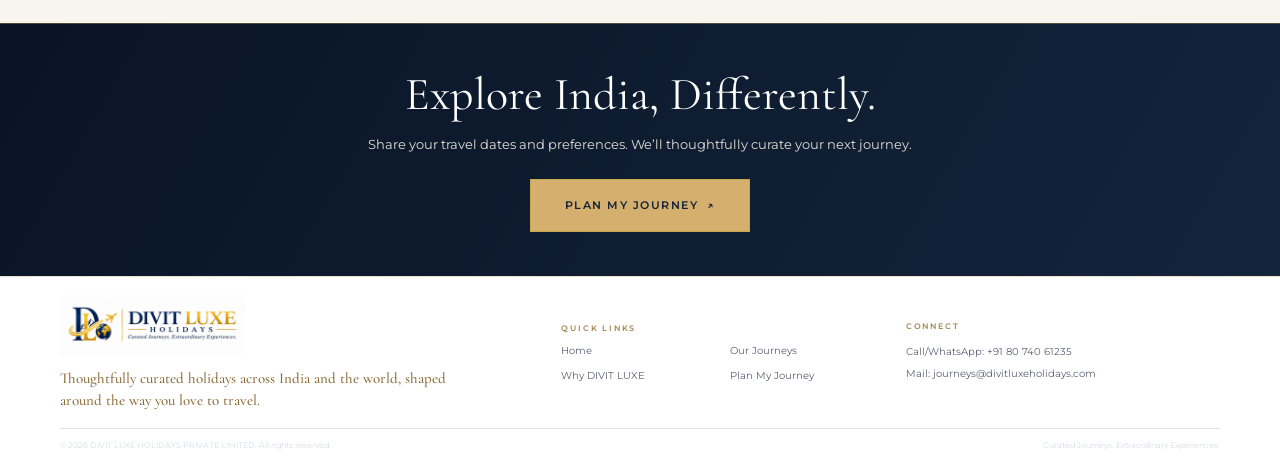
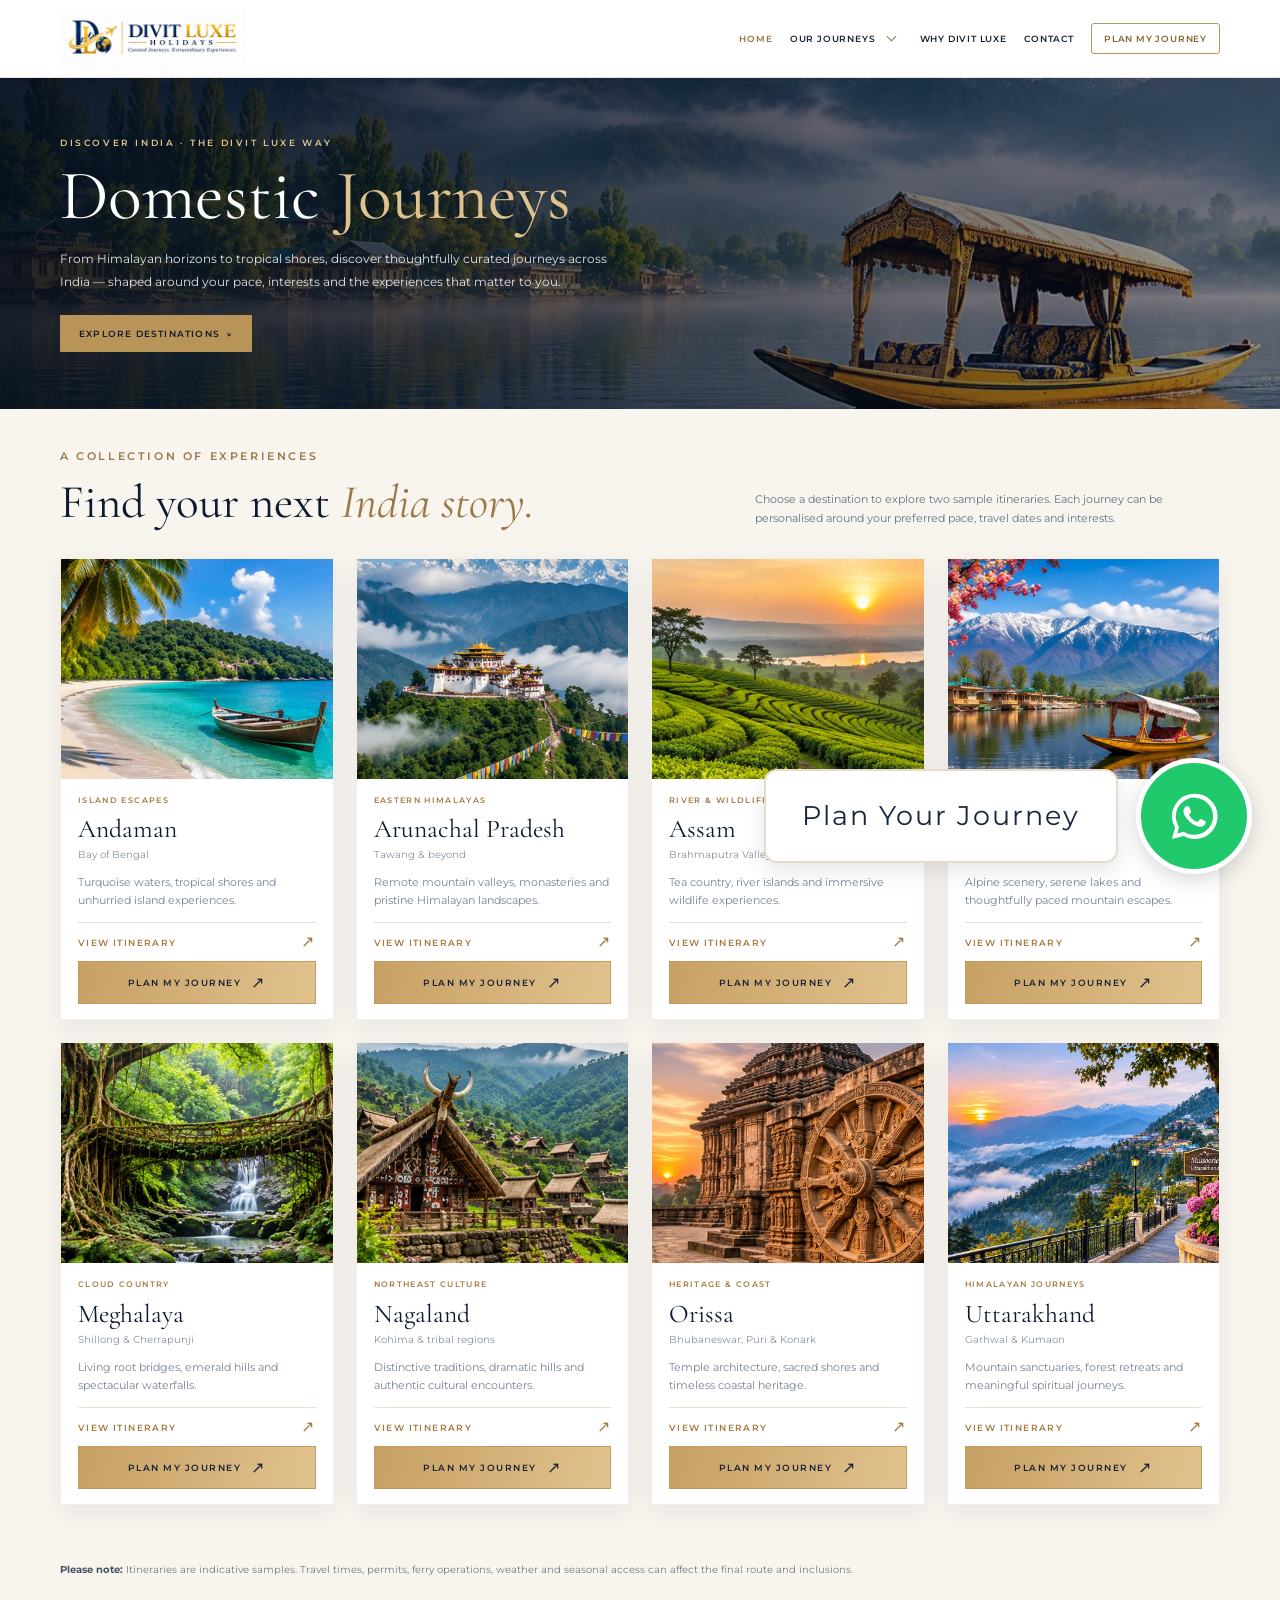
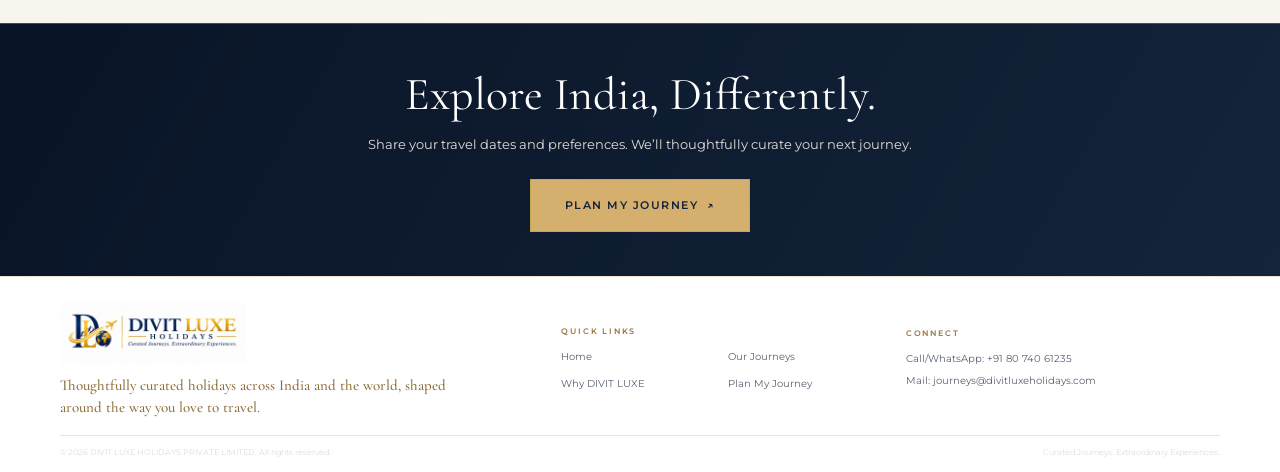
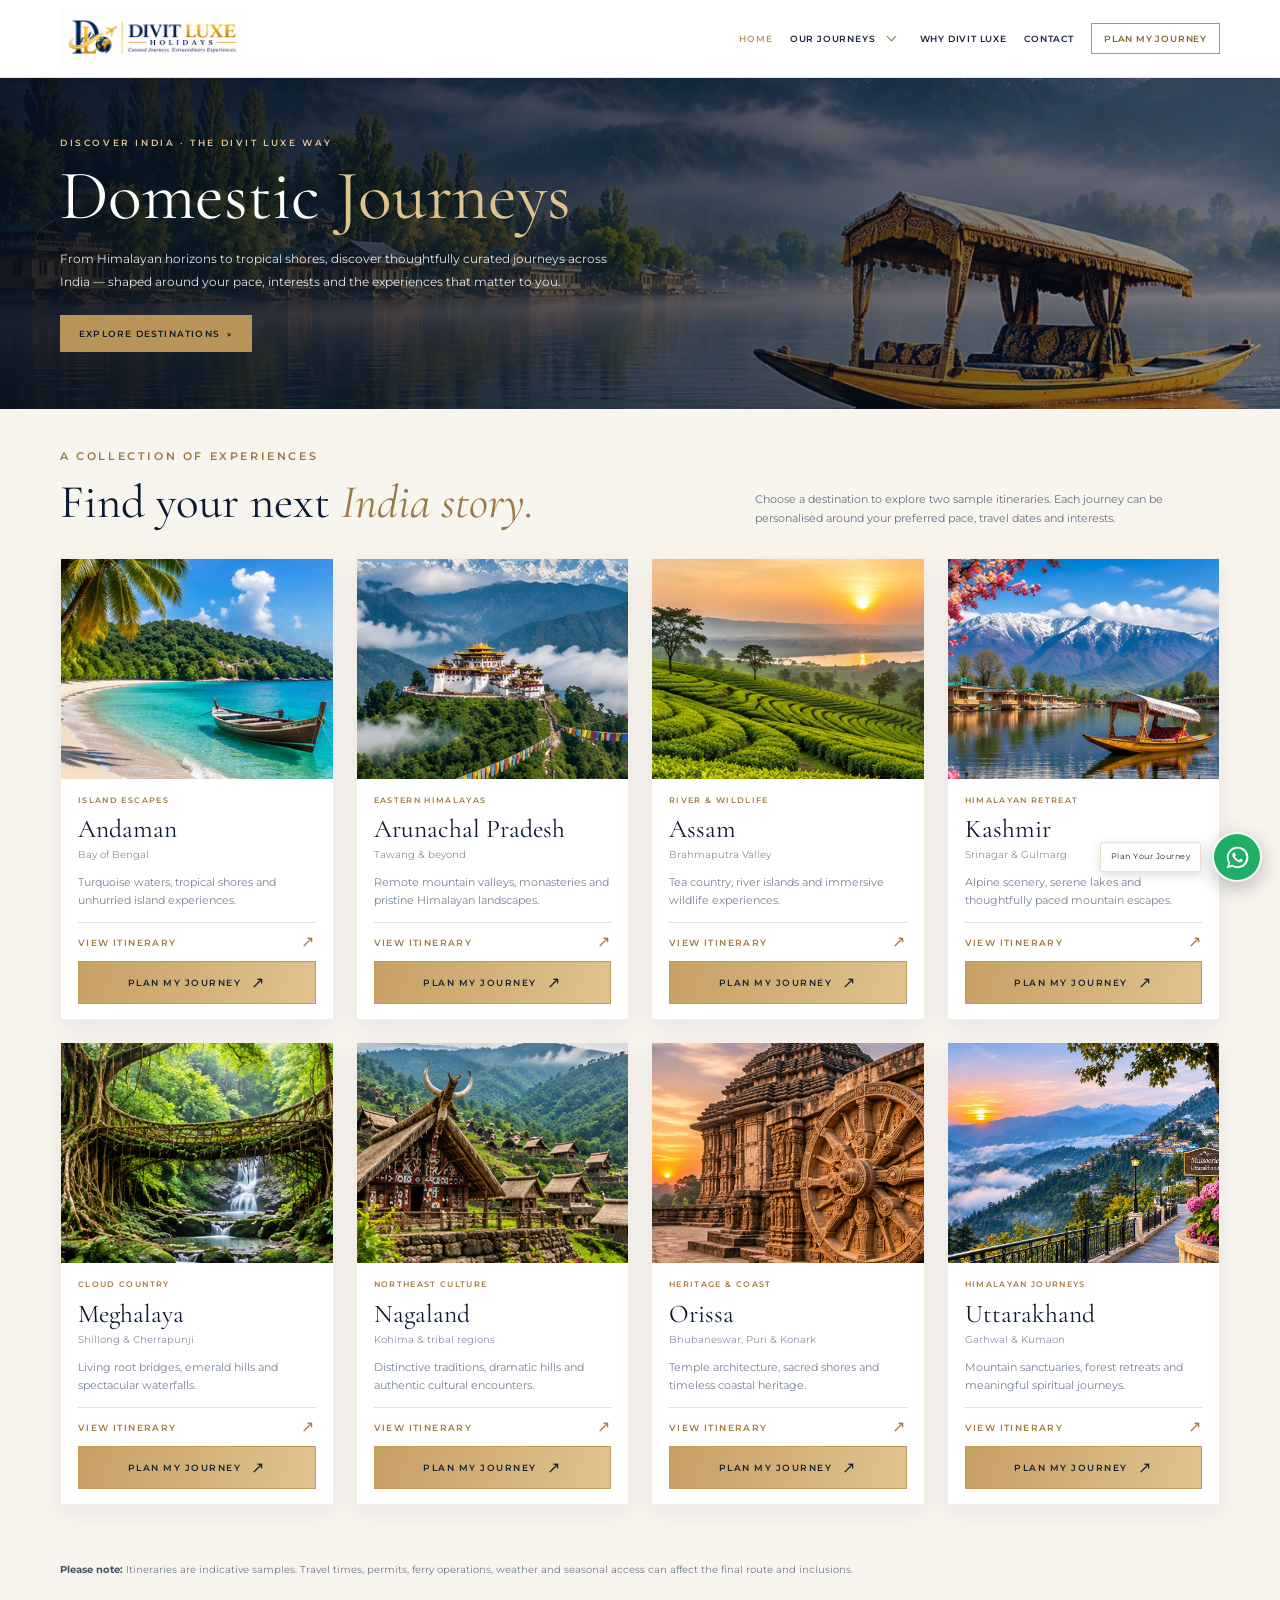
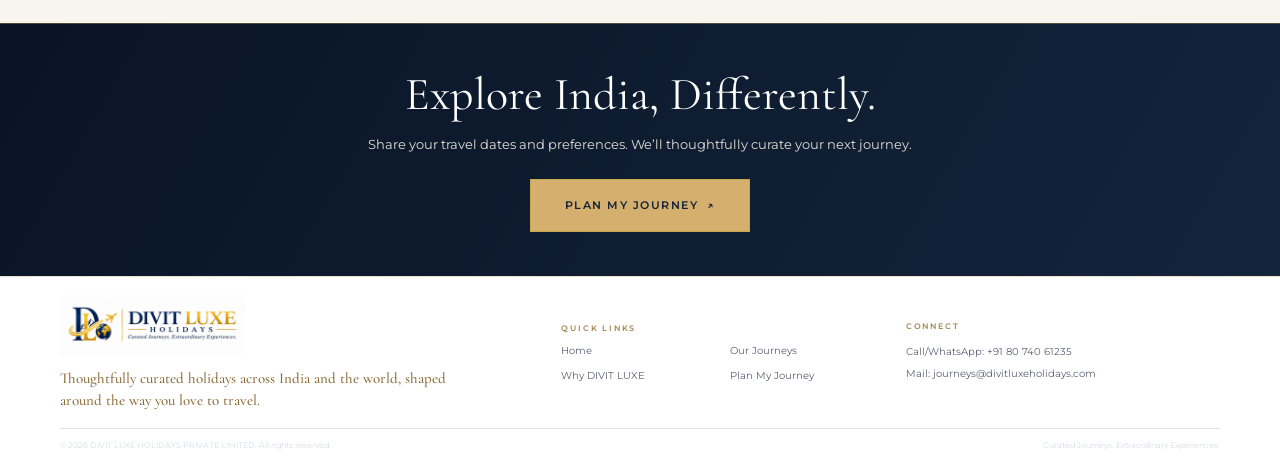
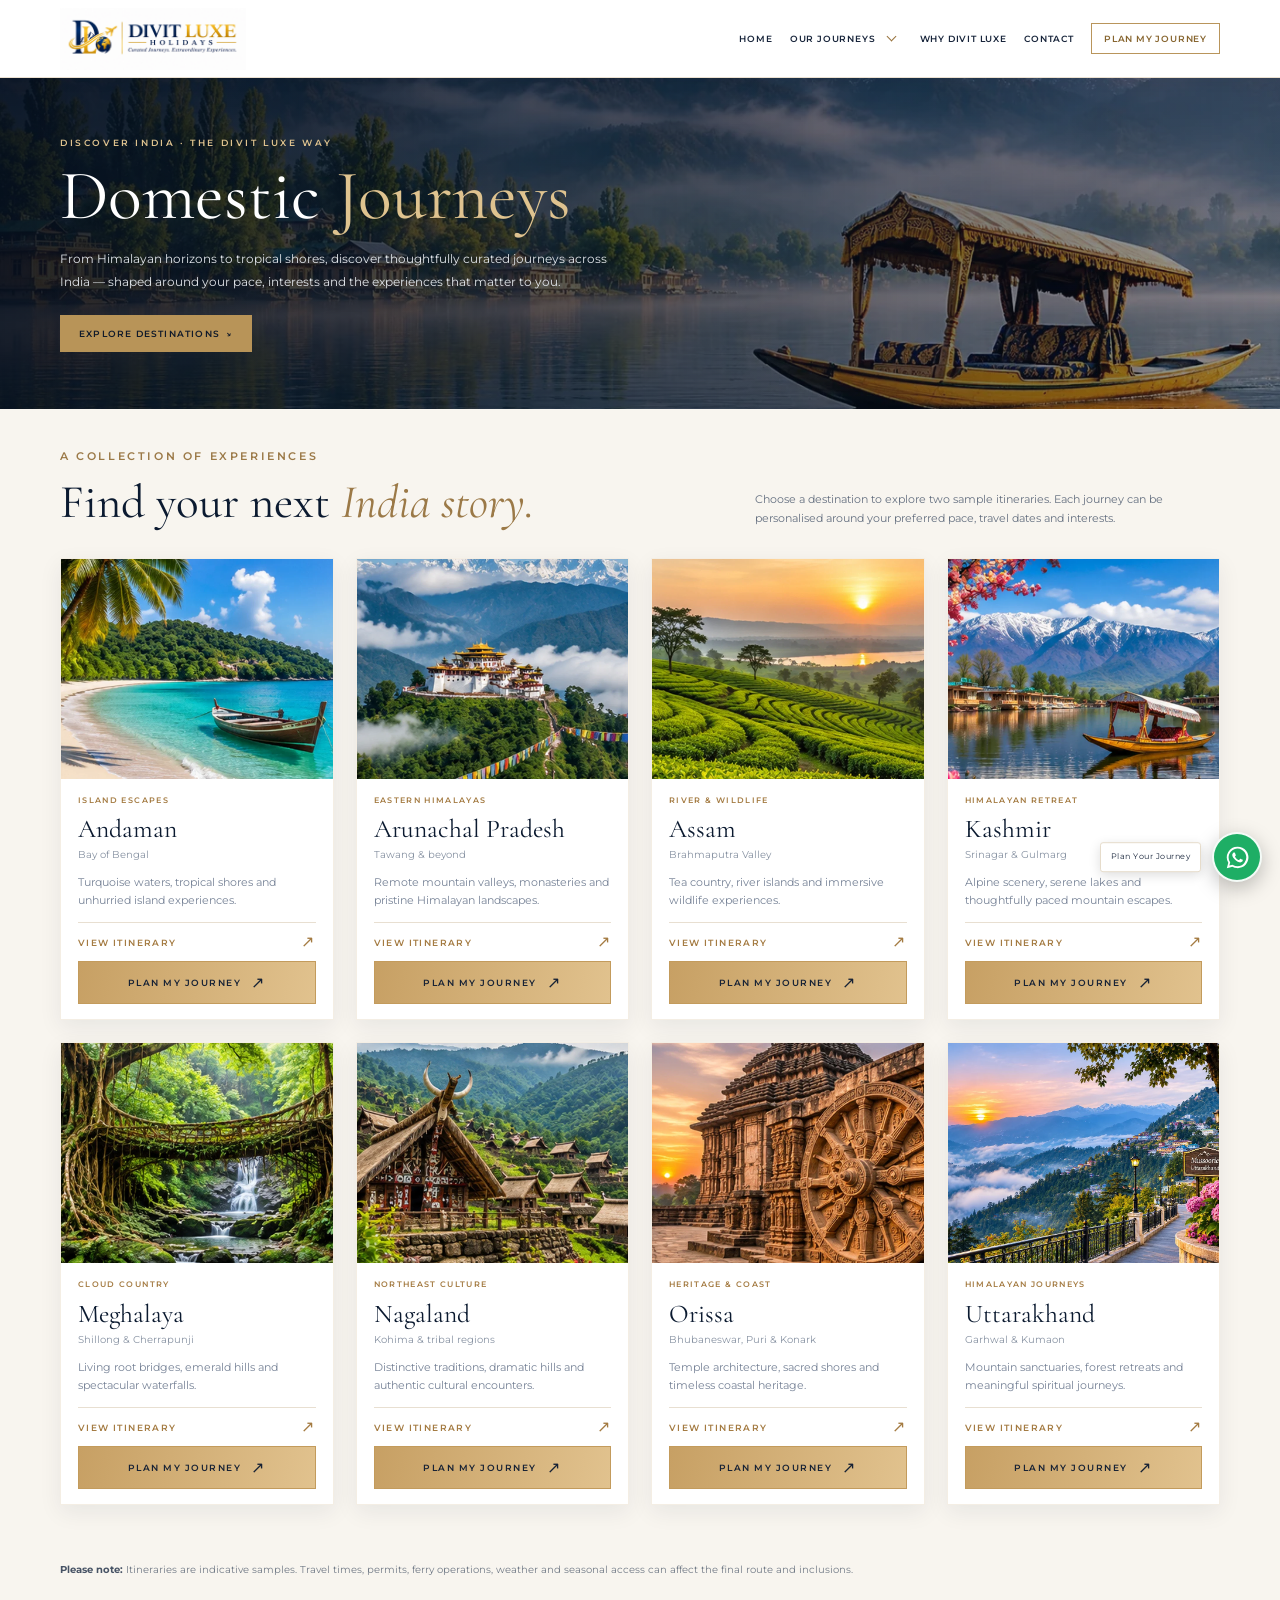
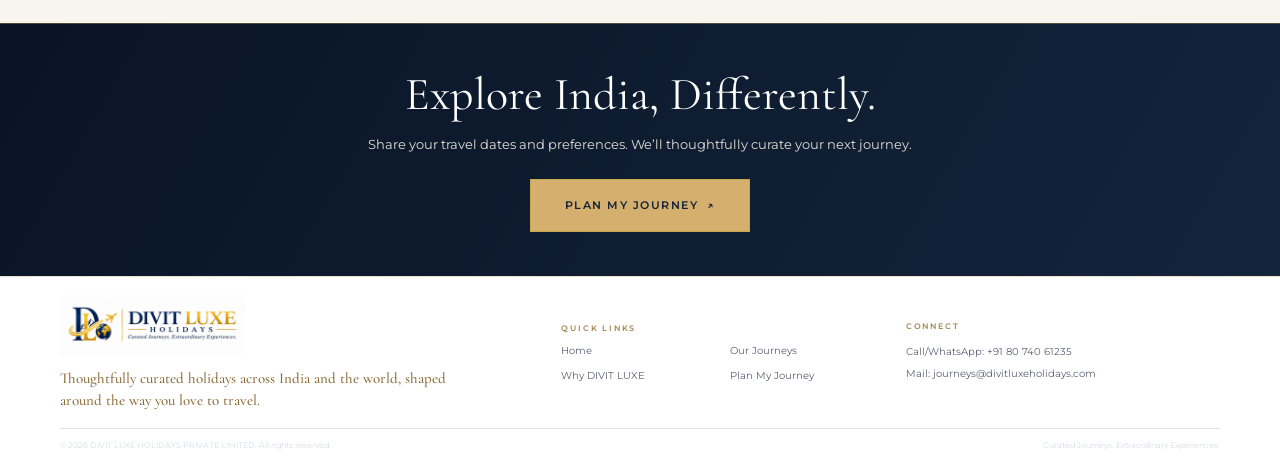
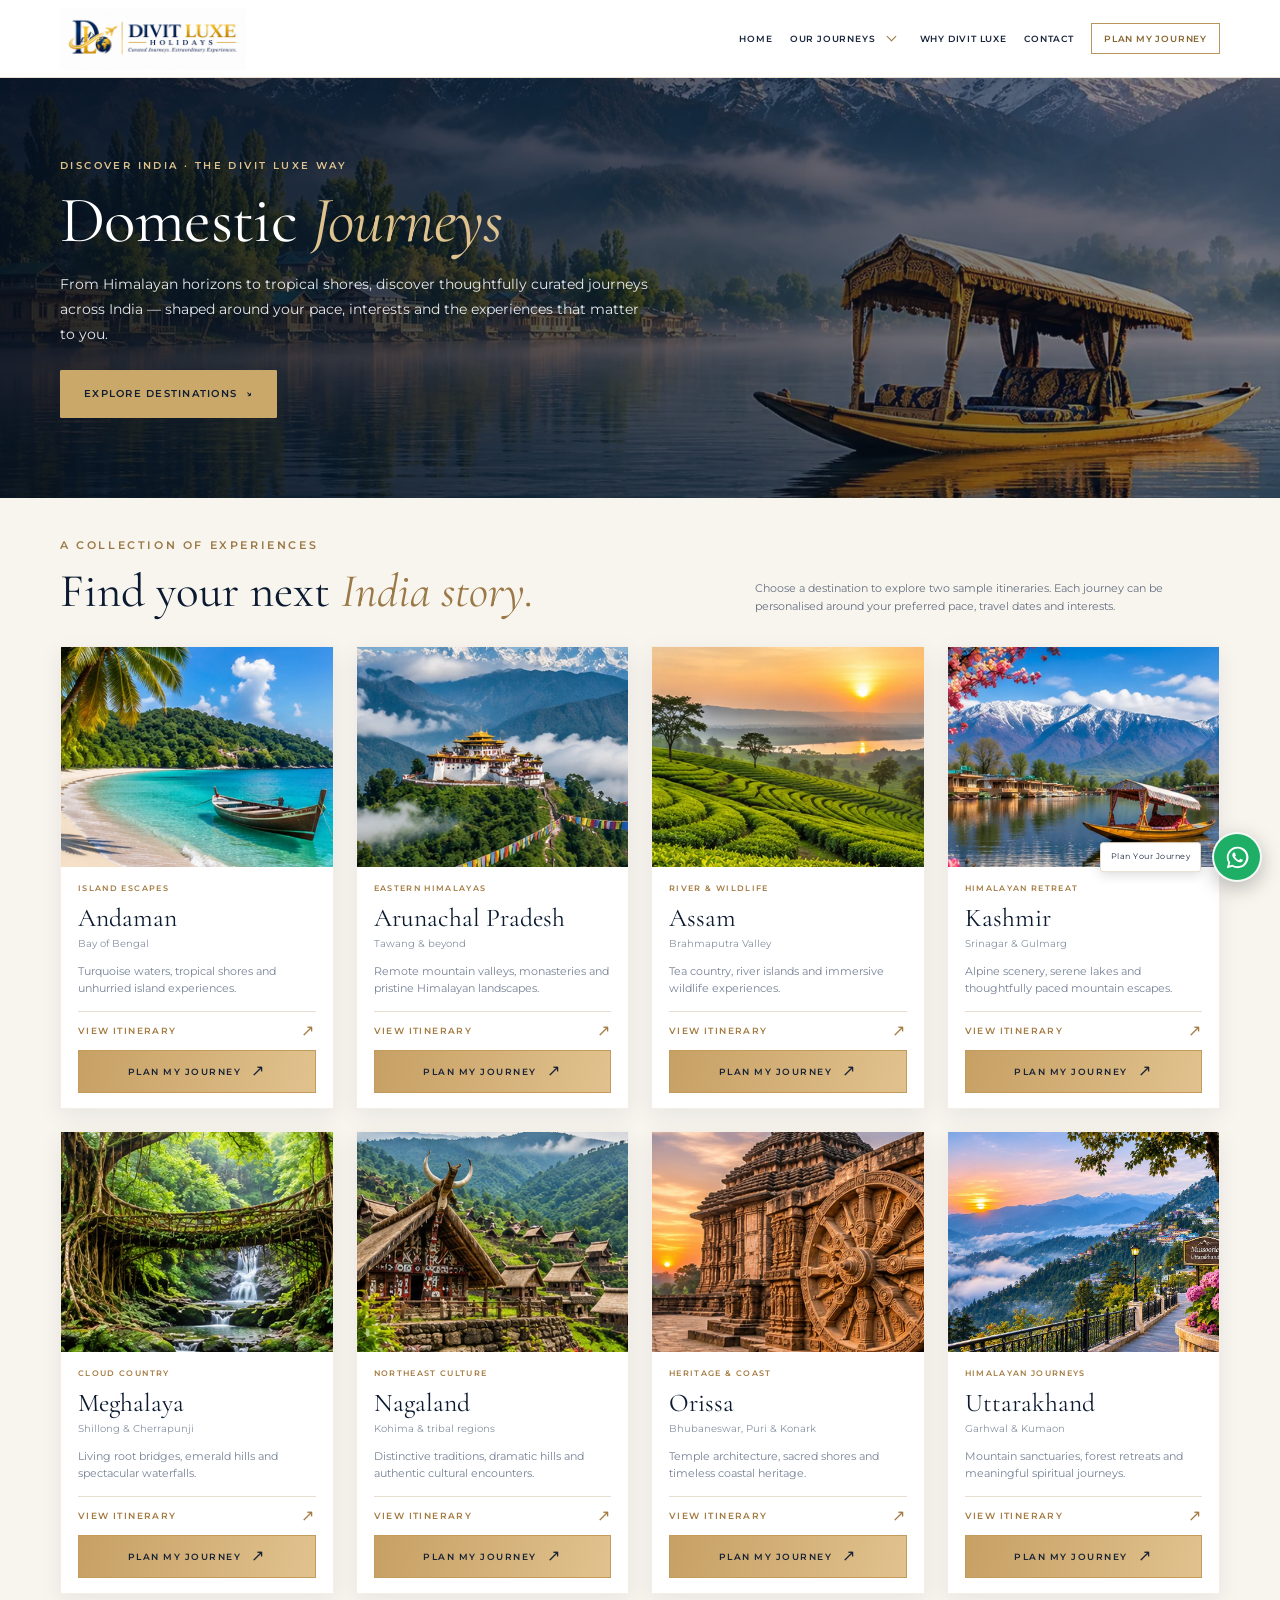
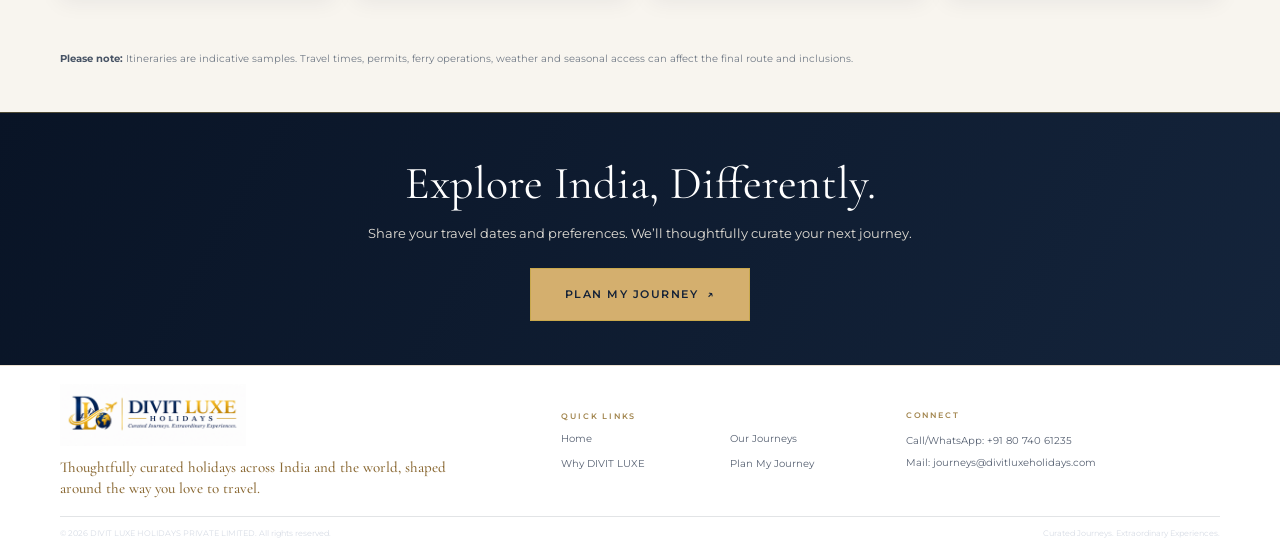
